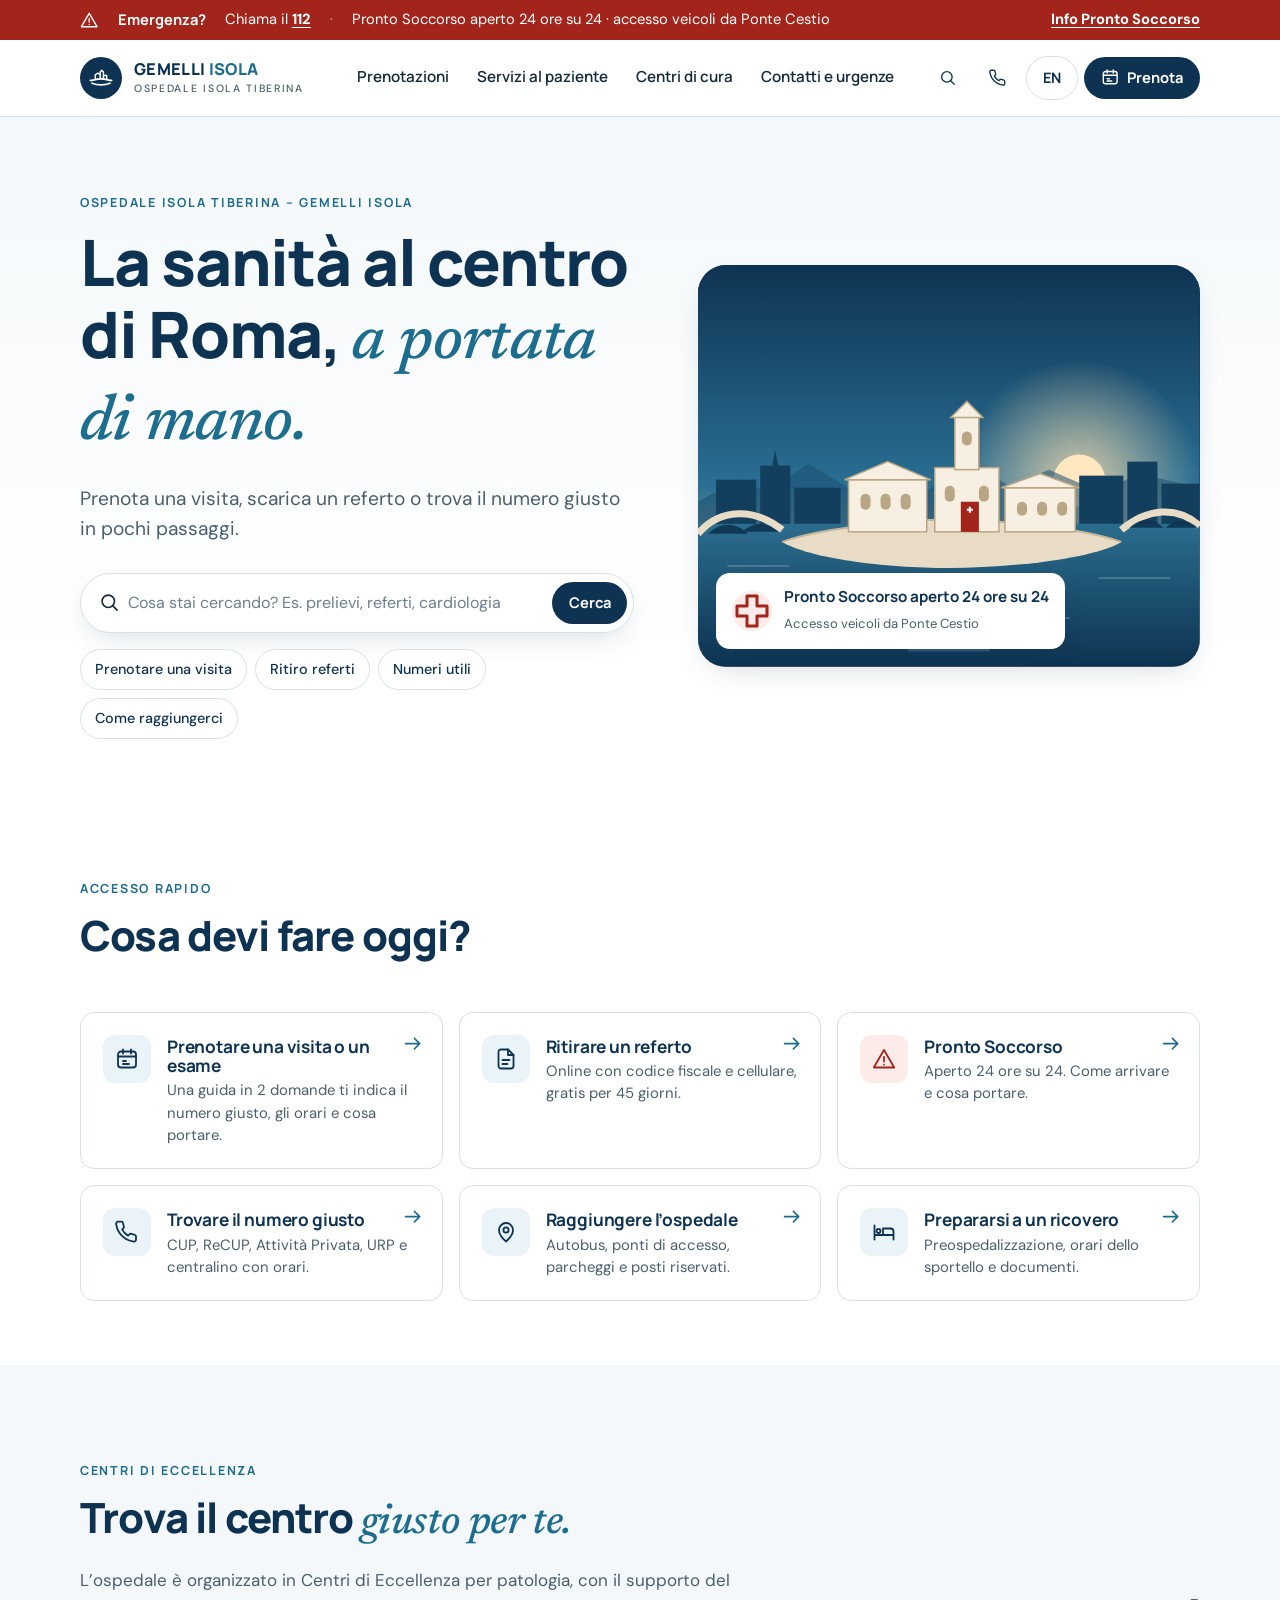
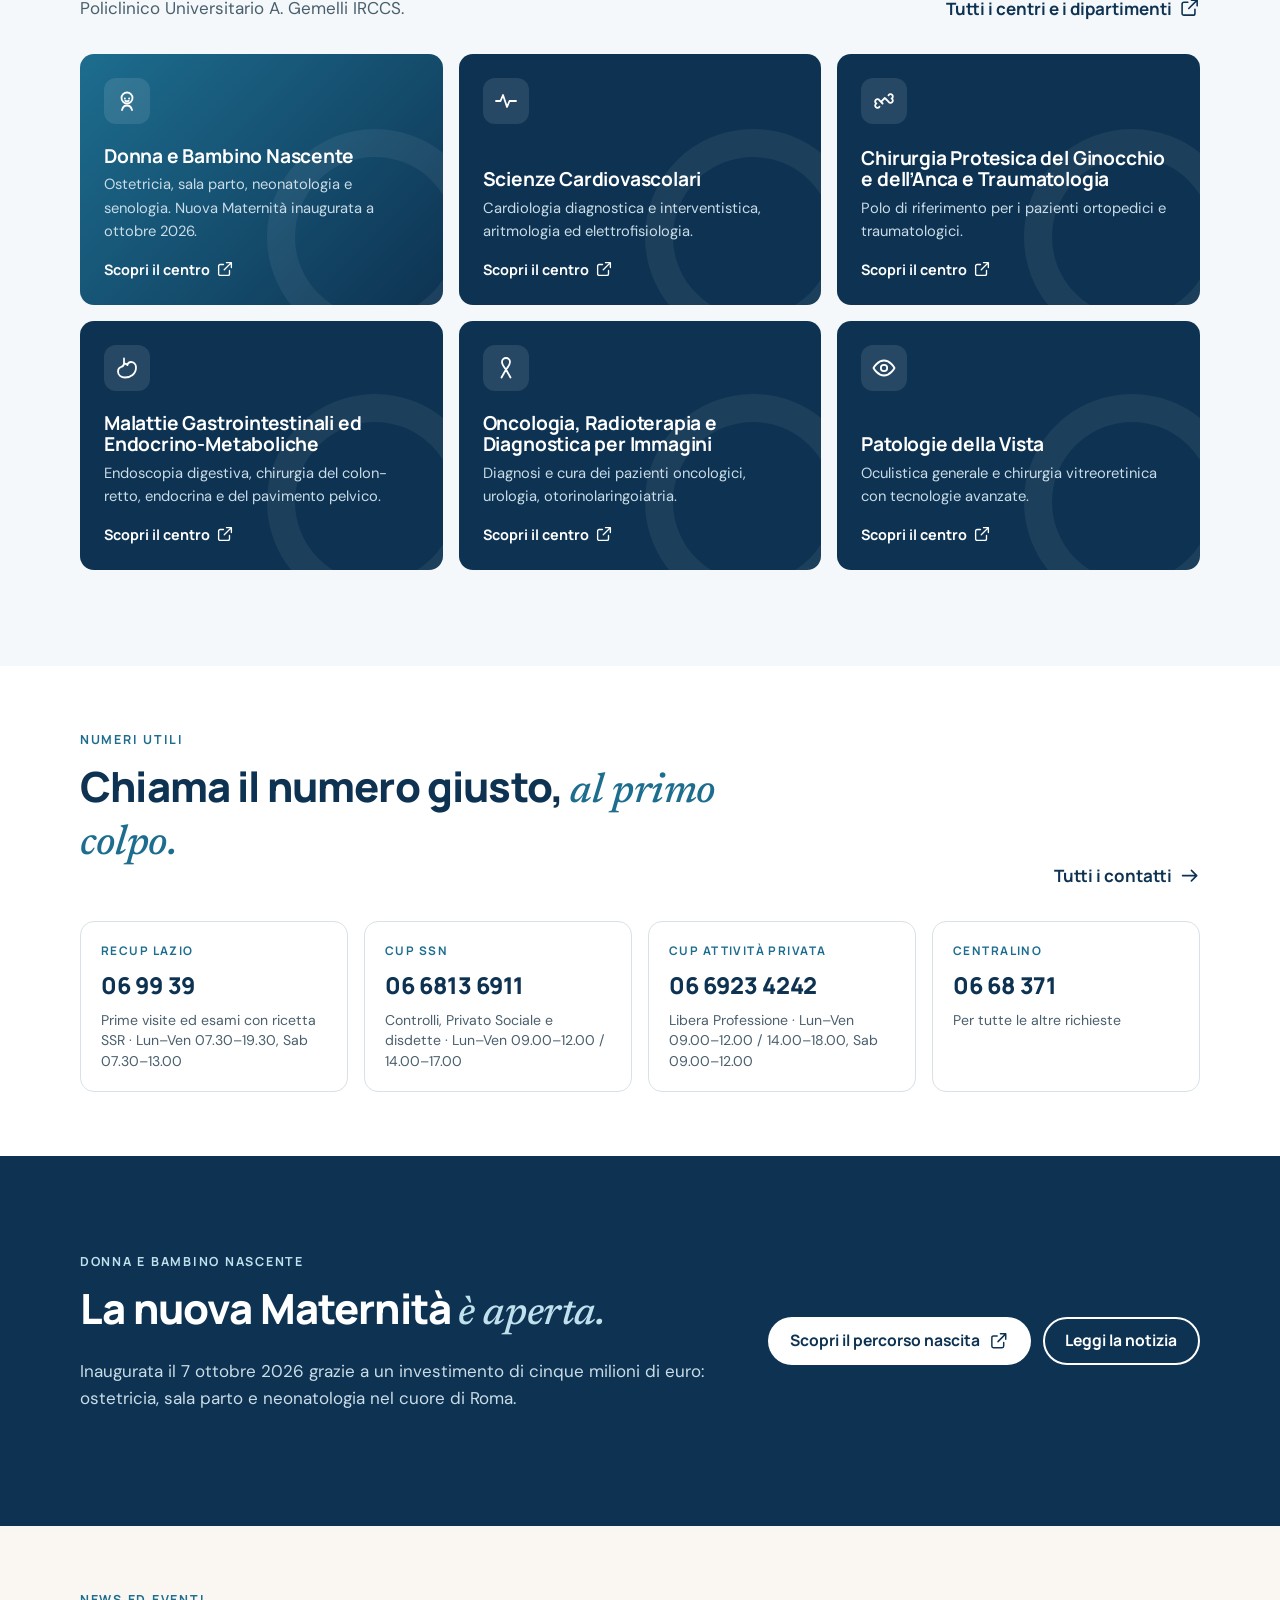
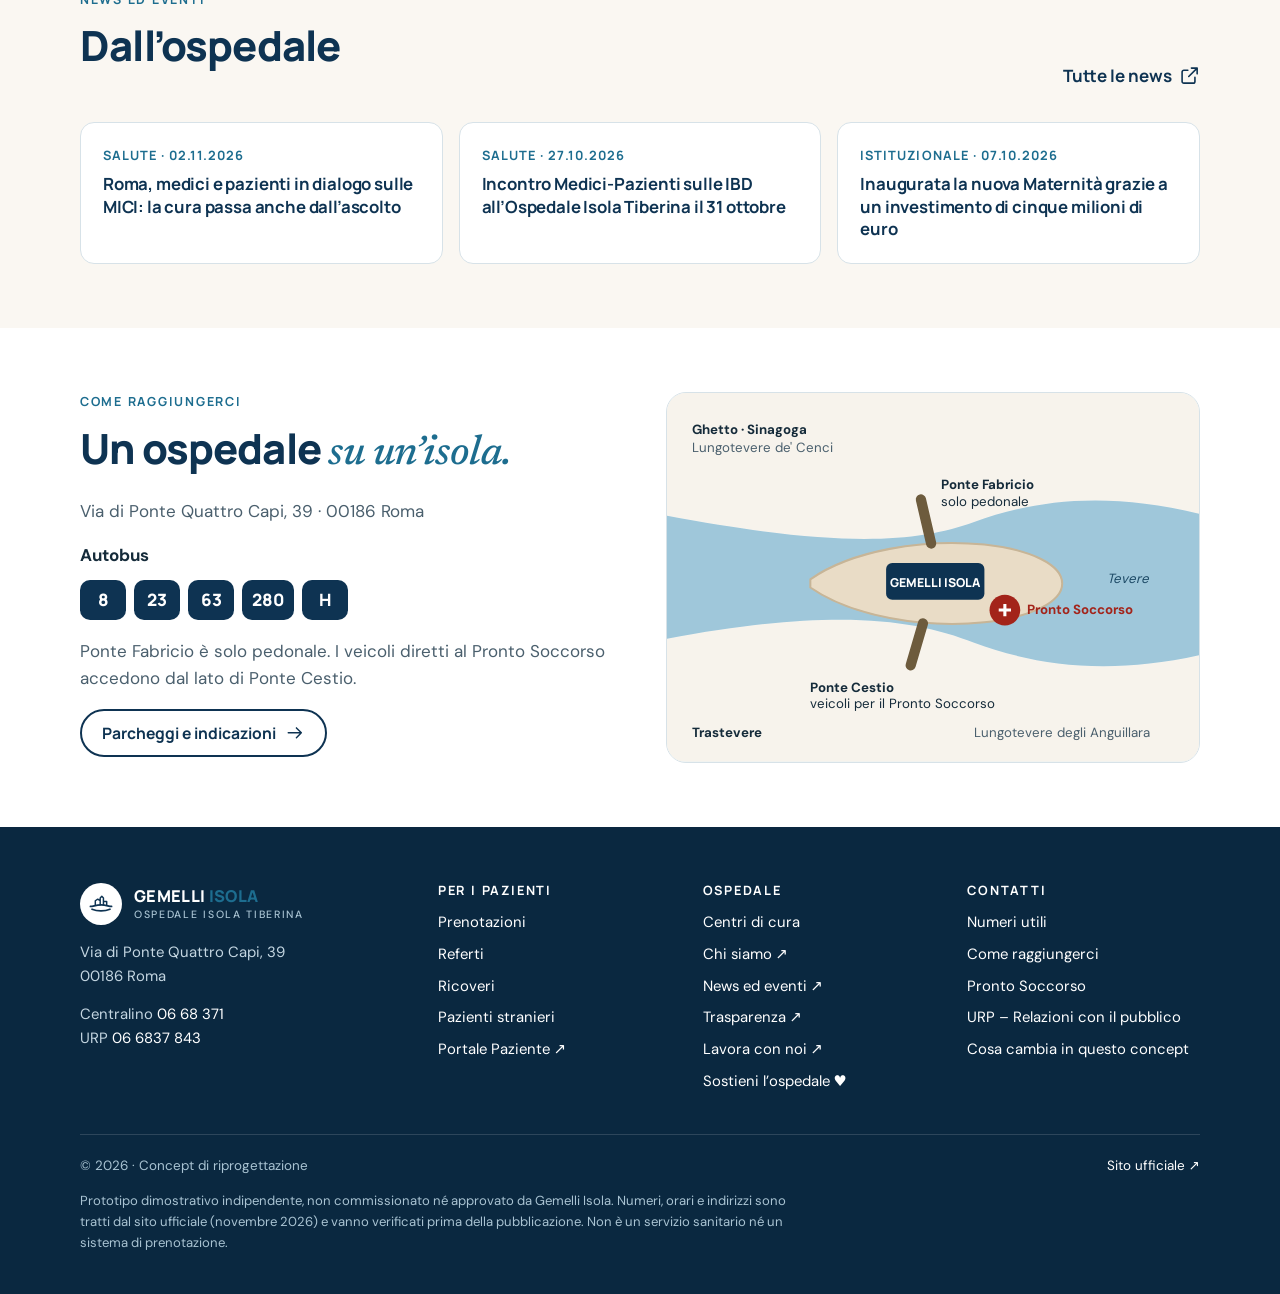
==== index.html @ 0c61e1db "Add patient experience concept v2 Five static pages (home, bookings, patient services, contacts & em" ====
<!doctype html>
<html lang="it">
<head>
<meta charset="utf-8">
<meta name="viewport" content="width=device-width, initial-scale=1">
<title data-en="Home — Gemelli Isola (concept)">Home — Gemelli Isola (concept)</title>
<meta name="description" content="Concept di homepage per l&#x27;Ospedale Isola Tiberina – Gemelli Isola.">
<meta name="robots" content="noindex, nofollow">
<meta name="theme-color" content="#0e3352">
<link rel="stylesheet" href="assets/styles.css">
<link rel="icon" href="assets/favicon.svg" type="image/svg+xml">
</head>
<body>

<svg xmlns="http://www.w3.org/2000/svg" style="display:none">
 <symbol id="i-calendar" viewBox="0 0 24 24"><rect x="3" y="4.5" width="18" height="16" rx="3"/><path d="M3 9.5h18M8 2.5v4M16 2.5v4M8 14h3M8 17h6"/></symbol>
 <symbol id="i-file" viewBox="0 0 24 24"><path d="M14 2.5H7a2.5 2.5 0 0 0-2.5 2.5v14A2.5 2.5 0 0 0 7 21.5h10a2.5 2.5 0 0 0 2.5-2.5V8z"/><path d="M14 2.5V8h5.5M8.5 13h7M8.5 17h5"/></symbol>
 <symbol id="i-phone" viewBox="0 0 24 24"><path d="M21 16.6v3a2 2 0 0 1-2.2 2 19.8 19.8 0 0 1-8.6-3.1 19.5 19.5 0 0 1-6-6A19.8 19.8 0 0 1 1.1 3.9 2 2 0 0 1 3.1 1.7h3a2 2 0 0 1 2 1.7c.1.9.4 1.9.7 2.8a2 2 0 0 1-.5 2.1L7.1 9.6a16 16 0 0 0 6 6l1.3-1.3a2 2 0 0 1 2.1-.4c.9.3 1.8.6 2.8.7a2 2 0 0 1 1.7 2z"/></symbol>
 <symbol id="i-alert" viewBox="0 0 24 24"><path d="M12 3 1.8 20.5h20.4z"/><path d="M12 10v4.5M12 17.6v.1"/></symbol>
 <symbol id="i-cross" viewBox="0 0 24 24"><path d="M9 3h6v6h6v6h-6v6H9v-6H3V9h6z"/></symbol>
 <symbol id="i-map" viewBox="0 0 24 24"><path d="M12 21.5s-7-6.1-7-11.5a7 7 0 0 1 14 0c0 5.4-7 11.5-7 11.5z"/><circle cx="12" cy="10" r="2.6"/></symbol>
 <symbol id="i-search" viewBox="0 0 24 24"><circle cx="10.5" cy="10.5" r="7"/><path d="m20.5 20.5-4.9-4.9"/></symbol>
 <symbol id="i-menu" viewBox="0 0 24 24"><path d="M3 6.5h18M3 12h18M3 17.5h18"/></symbol>
 <symbol id="i-close" viewBox="0 0 24 24"><path d="M5 5l14 14M19 5 5 19"/></symbol>
 <symbol id="i-arrow" viewBox="0 0 24 24"><path d="M4 12h16M14 6l6 6-6 6"/></symbol>
 <symbol id="i-back" viewBox="0 0 24 24"><path d="M20 12H4M10 6l-6 6 6 6"/></symbol>
 <symbol id="i-external" viewBox="0 0 24 24"><path d="M14 3.5h6.5V10M20.5 3.5 11 13M18 14v4.5a2 2 0 0 1-2 2H5.5a2 2 0 0 1-2-2V8a2 2 0 0 1 2-2H10"/></symbol>
 <symbol id="i-bed" viewBox="0 0 24 24"><path d="M2.5 19.5v-14M2.5 15h19v4.5M21.5 15v-3.5a3 3 0 0 0-3-3H11V15"/><circle cx="6.5" cy="11" r="2"/></symbol>
 <symbol id="i-user" viewBox="0 0 24 24"><circle cx="12" cy="8" r="4"/><path d="M4 21a8 8 0 0 1 16 0"/></symbol>
 <symbol id="i-globe" viewBox="0 0 24 24"><circle cx="12" cy="12" r="9.5"/><path d="M2.5 12h19M12 2.5c2.6 2.6 3.9 5.8 3.9 9.5s-1.3 6.9-3.9 9.5c-2.6-2.6-3.9-5.8-3.9-9.5S9.4 5.1 12 2.5z"/></symbol>
 <symbol id="i-clock" viewBox="0 0 24 24"><circle cx="12" cy="12" r="9.5"/><path d="M12 6.5V12l3.5 2"/></symbol>
 <symbol id="i-bus" viewBox="0 0 24 24"><rect x="4" y="3" width="16" height="15" rx="3"/><path d="M4 11h16M8 21v-3M16 21v-3"/><circle cx="8" cy="14.5" r=".6"/><circle cx="16" cy="14.5" r=".6"/></symbol>
 <symbol id="i-check" viewBox="0 0 24 24"><path d="M4.5 12.5 9.5 17.5 19.5 6.5"/></symbol>
 <symbol id="i-info" viewBox="0 0 24 24"><circle cx="12" cy="12" r="9.5"/><path d="M12 11v6M12 7.5v.1"/></symbol>
 <symbol id="i-laptop" viewBox="0 0 24 24"><rect x="4" y="4" width="16" height="11" rx="2"/><path d="M2 19.5h20"/></symbol>
 <symbol id="i-heart" viewBox="0 0 24 24"><path d="M20.8 4.6a5.5 5.5 0 0 0-7.8 0L12 5.7l-1-1.1a5.5 5.5 0 0 0-7.8 7.8L12 21.2l8.8-8.8a5.5 5.5 0 0 0 0-7.8z"/></symbol>
 <symbol id="i-pulse" viewBox="0 0 24 24"><path d="M2 12h4.5l2.5-6 4 12 2.5-6H22"/></symbol>
 <symbol id="i-baby" viewBox="0 0 24 24"><circle cx="12" cy="9" r="5.5"/><path d="M9.8 9.5h.1M14.1 9.5h.1M10.3 11.7c1 .7 2.4.7 3.4 0M7 21c.6-2.6 2.6-4.5 5-4.5s4.4 1.9 5 4.5"/></symbol>
 <symbol id="i-bone" viewBox="0 0 24 24"><path d="M9 12.8 12.8 9M7.5 17.6a2.3 2.3 0 1 1-3.1-3.1 2.3 2.3 0 1 1 3.1-3.1l3.1 3.1M16.5 6.4a2.3 2.3 0 1 1 3.1 3.1 2.3 2.3 0 1 1-3.1 3.1l-3.1-3.1"/></symbol>
 <symbol id="i-eye" viewBox="0 0 24 24"><path d="M1.5 12S5.5 4.5 12 4.5 22.5 12 22.5 12 18.5 19.5 12 19.5 1.5 12 1.5 12z"/><circle cx="12" cy="12" r="3.2"/></symbol>
 <symbol id="i-stomach" viewBox="0 0 24 24"><path d="M9 2.5v5c0 2-1.5 3-3 3.5S3 13 3 15.5C3 19 6 21.5 10 21.5c5.5 0 11-3.5 11-10 0-3.5-2.5-5.5-5-5.5-2 0-3 1.2-3.5 2.5M9 7.5c1.5 0 2.5.5 3.5 1.5"/></symbol>
 <symbol id="i-ribbon" viewBox="0 0 24 24"><path d="M12 13.5c-2.5-3-4-5.4-4-7.5a4 4 0 0 1 8 0c0 2.1-1.5 4.5-4 7.5zM12 13.5 7.5 21.5M12 13.5l4.5 8"/></symbol>
 <symbol id="i-lab" viewBox="0 0 24 24"><path d="M9 2.5h6M10 2.5v6.5L4.5 19a1.7 1.7 0 0 0 1.5 2.5h12a1.7 1.7 0 0 0 1.5-2.5L14 9V2.5M7 14.5h10"/></symbol>
 <symbol id="i-island" viewBox="0 0 32 32"><path d="M3 19c4 0 6-2 13-2s9 2 13 2" stroke-width="2.2"/><path d="M5 22.5c3.5 1.5 7 2 11 2s7.5-.5 11-2" stroke-width="2.2"/><path d="M9 17V12l3-2 3 2v5M15 17V8.5l2-2 2 2V17M19 17v-4h4v4" stroke-width="1.8"/></symbol>
</svg>
<a class="skip-link" href="#main"><span data-en="Skip to content">Vai al contenuto</span></a>
<div class="emergency-bar" role="region" aria-label="Emergenza" data-en-aria-label="Emergency">
 <div class="wrap">
  <svg class="icon" aria-hidden="true"><use href="#i-alert"/></svg><strong><span data-en="Emergency?">Emergenza?</span></strong>
  <span><span data-en="Call">Chiama il</span> <a href="tel:112">112</a></span>
  <span class="sep hide-sm" aria-hidden="true">·</span>
  <span class="hide-sm"><span data-en="Emergency Department open 24/7 · vehicle access via Ponte Cestio">Pronto Soccorso aperto 24 ore su 24 · accesso veicoli da Ponte Cestio</span></span>
  <a class="push" href="contacts.html#pronto-soccorso"><span data-en="Emergency info">Info Pronto Soccorso</span></a>
 </div>
</div>
<header class="site-header">
 <div class="wrap">
  <a class="brand" href="index.html" aria-label="Gemelli Isola — Home"><span class="brand-mark"><svg class="icon" aria-hidden="true"><use href="#i-island"/></svg></span><span class="brand-text"><b>GEMELLI <span>ISOLA</span></b><small>OSPEDALE ISOLA TIBERINA</small></span></a>
  <nav class="main-nav" aria-label="Principale" data-en-aria-label="Main"><a href="bookings.html"><span data-en="Bookings">Prenotazioni</span></a><a href="patient-services.html"><span data-en="Patient services">Servizi al paziente</span></a><a href="index.html#centri"><span data-en="Care centres">Centri di cura</span></a><a href="contacts.html"><span data-en="Contacts &amp; emergencies">Contatti e urgenze</span></a></nav>
  <div class="header-actions">
   <button class="icon-btn" type="button" data-open="search" aria-label="Cerca" data-en-aria-label="Search"><svg class="icon" aria-hidden="true"><use href="#i-search"/></svg></button>
   <button class="icon-btn hide-sm" type="button" data-open="numbers"><svg class="icon" aria-hidden="true"><use href="#i-phone"/></svg><span class="label-lg"><span data-en="Useful numbers">Numeri utili</span></span></button>
   <button class="icon-btn lang-btn" type="button" data-lang-toggle aria-label="Switch to English" data-en-aria-label="Passa all'italiano">EN</button>
   <a class="btn btn-primary btn-sm hide-md" href="bookings.html"><svg class="icon" aria-hidden="true"><use href="#i-calendar"/></svg><span data-en="Book">Prenota</span></a>
   <button class="icon-btn menu-btn" type="button" aria-expanded="false" aria-controls="mobileNav" aria-label="Apri menu" data-en-aria-label="Open menu"><svg class="icon" aria-hidden="true"><use href="#i-menu"/></svg></button>
  </div>
 </div>
</header>
<div class="mobile-nav" id="mobileNav" data-open="false">
 <div class="mn-head"><a class="brand" href="index.html"><span class="brand-mark"><svg class="icon" aria-hidden="true"><use href="#i-island"/></svg></span><span class="brand-text"><b>GEMELLI <span>ISOLA</span></b><small>OSPEDALE ISOLA TIBERINA</small></span></a><button class="icon-btn" type="button" data-close-menu aria-label="Chiudi menu" data-en-aria-label="Close menu"><svg class="icon" aria-hidden="true"><use href="#i-close"/></svg></button></div>
 <ul><li><a href="bookings.html"><span data-en="Bookings">Prenotazioni</span> <svg class="icon" aria-hidden="true"><use href="#i-arrow"/></svg></a></li><li><a href="patient-services.html"><span data-en="Patient services">Servizi al paziente</span> <svg class="icon" aria-hidden="true"><use href="#i-arrow"/></svg></a></li><li><a href="index.html#centri"><span data-en="Care centres">Centri di cura</span> <svg class="icon" aria-hidden="true"><use href="#i-arrow"/></svg></a></li><li><a href="contacts.html"><span data-en="Contacts &amp; emergencies">Contatti e urgenze</span> <svg class="icon" aria-hidden="true"><use href="#i-arrow"/></svg></a></li><li><a href="concept.html"><span data-en="What this concept changes">Cosa cambia in questo concept</span> <svg class="icon" aria-hidden="true"><use href="#i-arrow"/></svg></a></li></ul>
 <div class="mn-extra">
  <a class="btn btn-primary btn-block" href="bookings.html"><svg class="icon" aria-hidden="true"><use href="#i-calendar"/></svg><span data-en="Book a visit or test">Prenota una visita o un esame</span></a>
  <a class="btn btn-outline btn-block" href="https://portalepaziente.ospedaleisolatiberina.it/" target="_blank" rel="noopener"><svg class="icon" aria-hidden="true"><use href="#i-user"/></svg><span data-en="Patient Portal">Portale Paziente</span></a>
  <a class="btn btn-alert btn-block" href="contacts.html#pronto-soccorso"><svg class="icon" aria-hidden="true"><use href="#i-alert"/></svg><span data-en="Emergency Department">Pronto Soccorso</span></a>
 </div>
</div>
<main id="main" tabindex="-1">

<section class="hero">
 <div class="wrap">
  <div>
   <span class="kicker">Ospedale Isola Tiberina – Gemelli Isola</span>
   <h1 data-en="Healthcare in the heart of Rome, &lt;em&gt;within easy reach.&lt;/em&gt;">La sanità al centro di Roma, <em>a portata di mano.</em></h1>
   <p class="lead" data-en="Book a visit, download a test result or find the right number in just a few steps.">Prenota una visita, scarica un referto o trova il numero giusto in pochi passaggi.</p>
   <form class="hero-search" role="search" data-hero-search>
    <svg class="icon" aria-hidden="true"><use href="#i-search"/></svg>
    <label class="sr-only" for="heroSearch"><span data-en="What are you looking for?">Cosa stai cercando?</span></label>
    <input id="heroSearch" type="search" placeholder="Cosa stai cercando? Es. prelievi, referti, cardiologia" data-en-placeholder="What are you looking for? E.g. blood tests, results, cardiology" autocomplete="off">
    <button class="btn btn-primary btn-sm" type="submit"><span data-en="Search">Cerca</span></button>
   </form>
   <div class="chips" aria-label="Ricerche frequenti" data-en-aria-label="Popular searches">
    <a class="chip" href="bookings.html#guida"><span data-en="Book a visit">Prenotare una visita</span></a>
    <a class="chip" href="patient-services.html#referti"><span data-en="Test results">Ritiro referti</span></a>
    <a class="chip" href="contacts.html#numeri" data-open="numbers"><span data-en="Useful numbers">Numeri utili</span></a>
    <a class="chip" href="contacts.html#come-arrivare"><span data-en="Getting here">Come raggiungerci</span></a>
   </div>
  </div>
  <div class="hero-art">
   <svg viewBox="0 0 500 400" role="img" aria-label="Illustrazione dell'Isola Tiberina sul Tevere all'alba" data-en-aria-label="Illustration of Tiber Island on the river at dawn" preserveAspectRatio="xMidYMid slice">
 <defs>
  <linearGradient id="sky" x1="0" y1="0" x2="0" y2="1"><stop offset="0" stop-color="#0e3352"/><stop offset=".55" stop-color="#2a6f93"/><stop offset="1" stop-color="#f2c48d"/></linearGradient>
  <linearGradient id="river" x1="0" y1="0" x2="0" y2="1"><stop offset="0" stop-color="#2b6d8d"/><stop offset="1" stop-color="#0e3352"/></linearGradient>
  <radialGradient id="sun" cx=".5" cy=".5" r=".5"><stop offset="0" stop-color="#ffe2b0"/><stop offset="1" stop-color="#ffe2b0" stop-opacity="0"/></radialGradient>
 </defs>
 <rect width="500" height="400" fill="url(#sky)"/>
 <circle cx="380" cy="215" r="120" fill="url(#sun)" opacity=".8"/>
 <circle cx="380" cy="215" r="26" fill="#ffe7bf"/>
 <path d="M0 236 40 214 70 226 110 198 150 222 190 206 230 224 270 196 310 220 350 204 400 226 440 208 500 222V260H0z" fill="#1c4f70" opacity=".55"/>
 <g fill="#123f5e">
  <rect x="18" y="214" width="40" height="46"/><rect x="62" y="200" width="30" height="60"/><rect x="96" y="222" width="46" height="38"/>
  <rect x="380" y="210" width="44" height="50"/><rect x="428" y="196" width="30" height="64"/><rect x="462" y="218" width="38" height="42"/>
  <path d="M74 200 77 184 80 200z"/>
 </g>
 <rect y="258" width="500" height="142" fill="url(#river)"/>
 <g stroke="#ffffff" stroke-opacity=".18" stroke-width="2" stroke-linecap="round">
  <path d="M30 300h60M140 330h90M300 352h70M400 312h70M60 372h50M210 384h80"/>
 </g>
 <path d="M84 276c40-14 120-22 166-22s132 8 172 22c-26 16-108 26-172 26s-140-10-166-26z" fill="#e9dcc6"/>
 <path d="M84 276c40-14 120-22 166-22s132 8 172 22" fill="none" stroke="#c7b597" stroke-width="2"/>
 <g fill="#f6efe2" stroke="#b9a684" stroke-width="1.5">
  <rect x="150" y="214" width="78" height="52"/>
  <rect x="236" y="202" width="64" height="64"/>
  <rect x="306" y="222" width="70" height="44"/>
  <path d="M146 214l43-18 43 18z"/>
  <path d="M302 222l39-14 39 14z"/>
 </g>
 <g fill="#f6efe2" stroke="#b9a684" stroke-width="1.5">
  <rect x="256" y="150" width="24" height="54"/>
  <path d="M252 152l16-16 16 16z"/>
 </g>
 <g fill="#b9a684">
  <rect x="162" y="228" width="10" height="16" rx="5"/><rect x="182" y="228" width="10" height="16" rx="5"/><rect x="202" y="228" width="10" height="16" rx="5"/>
  <rect x="246" y="220" width="10" height="16" rx="5"/><rect x="280" y="220" width="10" height="16" rx="5"/><rect x="263" y="166" width="10" height="14" rx="5"/>
  <rect x="318" y="236" width="10" height="14" rx="5"/><rect x="338" y="236" width="10" height="14" rx="5"/><rect x="358" y="236" width="10" height="14" rx="5"/>
 </g>
 <rect x="262" y="236" width="18" height="30" fill="#a3241a"/>
 <path d="M268 244h6M271 241v6" stroke="#fff" stroke-width="2"/>
 <g fill="none" stroke="#e9dcc6" stroke-width="7">
  <path d="M0 268c22-26 56-26 84-4"/>
  <path d="M422 264c26-22 56-24 78-4"/>
 </g>
 <g fill="#0e3352" opacity=".9">
  <path d="M10 268q20-18 40 0zM44 266q18-16 36 0z"/>
  <path d="M430 262q18-16 34 0zM466 262q16-14 32 0z"/>
 </g>
</svg>
   <div class="hero-badge"><span class="dot"><svg class="icon" aria-hidden="true"><use href="#i-cross"/></svg></span><span><strong data-en="Emergency Department open 24/7">Pronto Soccorso aperto 24 ore su 24</strong><small data-en="Vehicle access via Ponte Cestio">Accesso veicoli da Ponte Cestio</small></span></div>
  </div>
 </div>
</section>

<section class="section tight" aria-labelledby="tasks-title">
 <div class="wrap">
  <div class="section-head"><div><span class="kicker"><span data-en="Quick access">Accesso rapido</span></span><h2 id="tasks-title" data-en="What do you need to do today?">Cosa devi fare oggi?</h2></div></div>
  <div class="tasks">
   <a class="task " href="bookings.html"><span class="ti"><svg class="icon" aria-hidden="true"><use href="#i-calendar"/></svg></span><span><h3 data-en="Book a visit or test">Prenotare una visita o un esame</h3><p data-en="A 2-question guide shows you the right number, the hours and what to bring.">Una guida in 2 domande ti indica il numero giusto, gli orari e cosa portare.</p></span><span class="go"><svg class="icon" aria-hidden="true"><use href="#i-arrow"/></svg></span></a>
   <a class="task " href="patient-services.html#referti"><span class="ti"><svg class="icon" aria-hidden="true"><use href="#i-file"/></svg></span><span><h3 data-en="Get your test results">Ritirare un referto</h3><p data-en="Online with your tax code and mobile phone, free for 45 days.">Online con codice fiscale e cellulare, gratis per 45 giorni.</p></span><span class="go"><svg class="icon" aria-hidden="true"><use href="#i-arrow"/></svg></span></a>
   <a class="task urgent" href="contacts.html#pronto-soccorso"><span class="ti"><svg class="icon" aria-hidden="true"><use href="#i-alert"/></svg></span><span><h3 data-en="Emergency Department">Pronto Soccorso</h3><p data-en="Open 24/7. How to get there and what to bring.">Aperto 24 ore su 24. Come arrivare e cosa portare.</p></span><span class="go"><svg class="icon" aria-hidden="true"><use href="#i-arrow"/></svg></span></a>
   <a class="task " href="contacts.html#numeri" data-open="numbers"><span class="ti"><svg class="icon" aria-hidden="true"><use href="#i-phone"/></svg></span><span><h3 data-en="Find the right number">Trovare il numero giusto</h3><p data-en="CUP, ReCUP, Private Practice, URP and switchboard with hours.">CUP, ReCUP, Attività Privata, URP e centralino con orari.</p></span><span class="go"><svg class="icon" aria-hidden="true"><use href="#i-arrow"/></svg></span></a>
   <a class="task " href="contacts.html#come-arrivare"><span class="ti"><svg class="icon" aria-hidden="true"><use href="#i-map"/></svg></span><span><h3 data-en="Get to the hospital">Raggiungere l’ospedale</h3><p data-en="Buses, access bridges, car parks and reserved spaces.">Autobus, ponti di accesso, parcheggi e posti riservati.</p></span><span class="go"><svg class="icon" aria-hidden="true"><use href="#i-arrow"/></svg></span></a>
   <a class="task " href="patient-services.html#ricoveri"><span class="ti"><svg class="icon" aria-hidden="true"><use href="#i-bed"/></svg></span><span><h3 data-en="Prepare for an admission">Prepararsi a un ricovero</h3><p data-en="Pre-admission, desk hours and documents.">Preospedalizzazione, orari dello sportello e documenti.</p></span><span class="go"><svg class="icon" aria-hidden="true"><use href="#i-arrow"/></svg></span></a>
  </div>
 </div>
</section>

<section class="section bg-pale anchor" id="centri" aria-labelledby="centri-title">
 <div class="wrap">
  <div class="section-head">
   <div><span class="kicker"><span data-en="Centres of excellence">Centri di eccellenza</span></span><h2 id="centri-title" data-en="Find the &lt;em&gt;right centre for you.&lt;/em&gt;">Trova il centro <em>giusto per te.</em></h2><p class="muted" data-en="The hospital is organised into Centres of Excellence by condition, supported by Policlinico Universitario A. Gemelli IRCCS.">L’ospedale è organizzato in Centri di Eccellenza per patologia, con il supporto del Policlinico Universitario A. Gemelli IRCCS.</p></div>
   <a class="link-arrow" href="https://www.ospedaleisolatiberina.it/centri/" target="_blank" rel="noopener"><span data-en="All centres and departments">Tutti i centri e i dipartimenti</span> <svg class="icon" aria-hidden="true"><use href="#i-external"/></svg></a>
  </div>
  <div class="centres"><a class="centre feature" href="https://www.ospedaleisolatiberina.it/centri/donna-bambino-nascente/" target="_blank" rel="noopener"><span class="ci"><svg class="icon" aria-hidden="true"><use href="#i-baby"/></svg></span><h3 data-en="Women &amp; Newborn Care">Donna e Bambino Nascente</h3><p data-en="Obstetrics, delivery suite, neonatology and breast care. New Maternity unit opened in October 2026.">Ostetricia, sala parto, neonatologia e senologia. Nuova Maternità inaugurata a ottobre 2026.</p><span class="more"><span data-en="Explore the centre">Scopri il centro</span> <svg class="icon" aria-hidden="true"><use href="#i-external"/></svg></span></a><a class="centre " href="https://www.ospedaleisolatiberina.it/centri/scienze-cardiovascolari/" target="_blank" rel="noopener"><span class="ci"><svg class="icon" aria-hidden="true"><use href="#i-pulse"/></svg></span><h3 data-en="Cardiovascular Sciences">Scienze Cardiovascolari</h3><p data-en="Diagnostic and interventional cardiology, arrhythmology and electrophysiology.">Cardiologia diagnostica e interventistica, aritmologia ed elettrofisiologia.</p><span class="more"><span data-en="Explore the centre">Scopri il centro</span> <svg class="icon" aria-hidden="true"><use href="#i-external"/></svg></span></a><a class="centre " href="https://www.ospedaleisolatiberina.it/centri/chirurgia-protesica-ginocchio-anca/" target="_blank" rel="noopener"><span class="ci"><svg class="icon" aria-hidden="true"><use href="#i-bone"/></svg></span><h3 data-en="Knee &amp; Hip Replacement Surgery and Trauma">Chirurgia Protesica del Ginocchio e dell’Anca e Traumatologia</h3><p data-en="A reference centre for orthopaedic and trauma patients.">Polo di riferimento per i pazienti ortopedici e traumatologici.</p><span class="more"><span data-en="Explore the centre">Scopri il centro</span> <svg class="icon" aria-hidden="true"><use href="#i-external"/></svg></span></a><a class="centre " href="https://www.ospedaleisolatiberina.it/centri/malattie-gastrointestinali-endocrino-metaboliche/" target="_blank" rel="noopener"><span class="ci"><svg class="icon" aria-hidden="true"><use href="#i-stomach"/></svg></span><h3 data-en="Gastrointestinal &amp; Endocrine-Metabolic Diseases">Malattie Gastrointestinali ed Endocrino-Metaboliche</h3><p data-en="Digestive endoscopy, colorectal, endocrine and pelvic floor surgery.">Endoscopia digestiva, chirurgia del colon-retto, endocrina e del pavimento pelvico.</p><span class="more"><span data-en="Explore the centre">Scopri il centro</span> <svg class="icon" aria-hidden="true"><use href="#i-external"/></svg></span></a><a class="centre " href="https://www.ospedaleisolatiberina.it/centri/oncologia-radiologia/" target="_blank" rel="noopener"><span class="ci"><svg class="icon" aria-hidden="true"><use href="#i-ribbon"/></svg></span><h3 data-en="Oncology, Radiotherapy &amp; Imaging">Oncologia, Radioterapia e Diagnostica per Immagini</h3><p data-en="Diagnosis and treatment for cancer patients, urology, ENT.">Diagnosi e cura dei pazienti oncologici, urologia, otorinolaringoiatria.</p><span class="more"><span data-en="Explore the centre">Scopri il centro</span> <svg class="icon" aria-hidden="true"><use href="#i-external"/></svg></span></a><a class="centre " href="https://www.ospedaleisolatiberina.it/centri/patologie-vista/" target="_blank" rel="noopener"><span class="ci"><svg class="icon" aria-hidden="true"><use href="#i-eye"/></svg></span><h3 data-en="Eye Diseases">Patologie della Vista</h3><p data-en="General ophthalmology and vitreoretinal surgery with advanced technology.">Oculistica generale e chirurgia vitreoretinica con tecnologie avanzate.</p><span class="more"><span data-en="Explore the centre">Scopri il centro</span> <svg class="icon" aria-hidden="true"><use href="#i-external"/></svg></span></a></div>
 </div>
</section>

<section class="section tight" aria-labelledby="numeri-title">
 <div class="wrap">
  <div class="section-head"><div><span class="kicker"><span data-en="Useful numbers">Numeri utili</span></span><h2 id="numeri-title" data-en="Call the right number, &lt;em&gt;first time.&lt;/em&gt;">Chiama il numero giusto, <em>al primo colpo.</em></h2></div><a class="link-arrow" href="contacts.html#numeri"><span data-en="All contacts">Tutti i contatti</span> <svg class="icon" aria-hidden="true"><use href="#i-arrow"/></svg></a></div>
  <div class="numbers"><div class="num"><small data-en="ReCUP Lazio">ReCUP Lazio</small><a class="tel" href="tel:+39069939">06 99 39</a><p data-en="First visits and tests with an NHS prescription · Mon–Fri 07:30–19:30, Sat 07:30–13:00">Prime visite ed esami con ricetta SSR · Lun–Ven 07.30–19.30, Sab 07.30–13.00</p></div><div class="num"><small data-en="CUP NHS">CUP SSN</small><a class="tel" href="tel:+390668136911">06 6813 6911</a><p data-en="Follow-ups, Social Private and cancellations · Mon–Fri 09:00–12:00 / 14:00–17:00">Controlli, Privato Sociale e disdette · Lun–Ven 09.00–12.00 / 14.00–17.00</p></div><div class="num"><small data-en="CUP Private Practice">CUP Attività Privata</small><a class="tel" href="tel:+390669234242">06 6923 4242</a><p data-en="Private practice · Mon–Fri 09:00–12:00 / 14:00–18:00, Sat 09:00–12:00">Libera Professione · Lun–Ven 09.00–12.00 / 14.00–18.00, Sab 09.00–12.00</p></div><div class="num"><small data-en="Switchboard">Centralino</small><a class="tel" href="tel:+390668371">06 68 371</a><p data-en="For all other enquiries">Per tutte le altre richieste</p></div></div>
 </div>
</section>

<section class="section band">
 <div class="wrap">
  <div>
   <span class="kicker light"><span data-en="Women &amp; Newborn Care">Donna e Bambino Nascente</span></span>
   <h2 data-en="The new Maternity unit &lt;em style=&quot;color:#bfe0ec&quot;&gt;is open.&lt;/em&gt;">La nuova Maternità <em style="color:#bfe0ec">è aperta.</em></h2>
   <p data-en="Opened on 7 October 2026 thanks to a five-million-euro investment: obstetrics, delivery suite and neonatology in the heart of Rome.">Inaugurata il 7 ottobre 2026 grazie a un investimento di cinque milioni di euro: ostetricia, sala parto e neonatologia nel cuore di Roma.</p>
  </div>
  <div style="display:flex;gap:12px;flex-wrap:wrap">
   <a class="btn btn-light" href="https://www.ospedaleisolatiberina.it/centri/donna-bambino-nascente/" target="_blank" rel="noopener"><span data-en="Explore birth care">Scopri il percorso nascita</span> <svg class="icon" aria-hidden="true"><use href="#i-external"/></svg></a>
   <a class="btn btn-outline" style="color:#fff;border-color:#fff" href="https://www.ospedaleisolatiberina.it/news-eventi/istituzionale/inaugurata-la-nuova-maternita-grazie-a-un-investimento-di-cinque-milioni-di-euro/" target="_blank" rel="noopener"><span data-en="Read the news">Leggi la notizia</span></a>
  </div>
 </div>
</section>

<section class="section tight bg-cream" aria-labelledby="news-title">
 <div class="wrap">
  <div class="section-head"><div><span class="kicker"><span data-en="News &amp; events">News ed eventi</span></span><h2 id="news-title" data-en="From the hospital">Dall’ospedale</h2></div><a class="link-arrow" href="https://www.ospedaleisolatiberina.it/news-eventi/" target="_blank" rel="noopener"><span data-en="All news">Tutte le news</span> <svg class="icon" aria-hidden="true"><use href="#i-external"/></svg></a></div>
  <div class="news">
   <a href="https://www.ospedaleisolatiberina.it/news-eventi/salute/roma-medici-e-pazienti-in-dialogo-sulle-mici-la-cura-passa-anche-dallascolto-e-dalla-personalizzazione/" target="_blank" rel="noopener"><span class="meta"><span data-en="Health">Salute</span> · 02.11.2026</span><h3>Roma, medici e pazienti in dialogo sulle MICI: la cura passa anche dall’ascolto</h3></a>
   <a href="https://www.ospedaleisolatiberina.it/news-eventi/salute/incontro-medici-pazienti-sulle-ibd-allospedale-isola-tiberina-il-31-ottobre/" target="_blank" rel="noopener"><span class="meta"><span data-en="Health">Salute</span> · 27.10.2026</span><h3>Incontro Medici-Pazienti sulle IBD all’Ospedale Isola Tiberina il 31 ottobre</h3></a>
   <a href="https://www.ospedaleisolatiberina.it/news-eventi/istituzionale/inaugurata-la-nuova-maternita-grazie-a-un-investimento-di-cinque-milioni-di-euro/" target="_blank" rel="noopener"><span class="meta"><span data-en="Institutional">Istituzionale</span> · 07.10.2026</span><h3>Inaugurata la nuova Maternità grazie a un investimento di cinque milioni di euro</h3></a>
  </div>
 </div>
</section>

<section class="section tight">
 <div class="wrap split">
  <div>
   <span class="kicker"><span data-en="Getting here">Come raggiungerci</span></span>
   <h2 data-en="A hospital &lt;em&gt;on an island.&lt;/em&gt;">Un ospedale <em>su un’isola.</em></h2>
   <p class="muted">Via di Ponte Quattro Capi, 39 · 00186 Roma</p>
   <p style="margin:0;font-weight:700" data-en="Buses">Autobus</p>
   <div class="bus-list"><span class="bus">8</span><span class="bus">23</span><span class="bus">63</span><span class="bus">280</span><span class="bus">H</span></div>
   <p class="muted" data-en="Ponte Fabricio is pedestrian only. Vehicles going to the Emergency Department enter via Ponte Cestio.">Ponte Fabricio è solo pedonale. I veicoli diretti al Pronto Soccorso accedono dal lato di Ponte Cestio.</p>
   <a class="btn btn-outline" href="contacts.html#come-arrivare"><span data-en="Parking and directions">Parcheggi e indicazioni</span> <svg class="icon" aria-hidden="true"><use href="#i-arrow"/></svg></a>
  </div>
  <div class="map-art"><svg viewBox="0 0 520 360" role="img" aria-label="Schema di accesso all'Isola Tiberina: Ponte Fabricio pedonale, Ponte Cestio per i veicoli diretti al Pronto Soccorso" data-en-aria-label="Access map of Tiber Island: Ponte Fabricio pedestrian only, Ponte Cestio for vehicles going to the Emergency Department">
 <rect width="520" height="360" fill="#eef4f7"/>
 <path d="M0 0h520v118C430 96 360 104 300 126 240 148 160 150 0 120z" fill="#f7f3ec"/>
 <path d="M0 240c160-30 240-20 300 4 60 22 130 32 220 12v104H0z" fill="#f7f3ec"/>
 <path d="M0 120c160 30 240 28 300 6 60-22 130-30 220-8v138c-90 20-160 10-220-12-60-24-140-34-300-4z" fill="#9fc7da"/>
 <path d="M140 182c40-28 110-40 170-34 46 5 76 20 76 38s-30 33-76 38c-60 6-130-6-170-34z" fill="#e9dcc6" stroke="#c7b597" stroke-width="2"/>
 <g fill="#0e3352"><rect x="214" y="166" width="96" height="36" rx="6"/></g>
 <text x="262" y="189" text-anchor="middle" font-family="Manrope, sans-serif" font-size="12" font-weight="800" fill="#fff">GEMELLI ISOLA</text>
 <g stroke="#6d5b3d" stroke-width="10" stroke-linecap="round"><path d="M258 147 248 104"/><path d="M250 225 238 266"/></g>
 <circle cx="330" cy="212" r="15" fill="#a3241a"/><path d="M324 212h12M330 206v12" stroke="#fff" stroke-width="3"/>
 <g font-family="DM Sans, sans-serif" font-size="13" fill="#152b3a">
  <text x="268" y="94" font-weight="700">Ponte Fabricio</text>
  <text x="268" y="110" data-en="pedestrian only">solo pedonale</text>
  <text x="140" y="292" font-weight="700">Ponte Cestio</text>
  <text x="140" y="308" data-en="vehicles to the Emergency Dept.">veicoli per il Pronto Soccorso</text>
  <text x="352" y="216" font-weight="700" fill="#a3241a" data-en="Emergency Dept.">Pronto Soccorso</text>
  <text x="24" y="40" font-weight="700">Ghetto · Sinagoga</text>
  <text x="24" y="58" fill="#4a5f6d">Lungotevere de' Cenci</text>
  <text x="24" y="336" font-weight="700">Trastevere</text>
  <text x="300" y="336" fill="#4a5f6d">Lungotevere degli Anguillara</text>
  <text x="430" y="186" fill="#1d4a66" font-style="italic" data-en="Tiber">Tevere</text>
 </g>
</svg></div>
 </div>
</section>

</main>
<footer class="site-footer">
 <div class="wrap">
  <div class="footer-grid">
   <div>
    <a class="brand" href="index.html"><span class="brand-mark"><svg class="icon" aria-hidden="true"><use href="#i-island"/></svg></span><span class="brand-text"><b>GEMELLI <span>ISOLA</span></b><small>OSPEDALE ISOLA TIBERINA</small></span></a>
    <p>Via di Ponte Quattro Capi, 39<br>00186 Roma</p>
    <p><span data-en="Switchboard">Centralino</span> <a href="tel:+390668371">06 68 371</a><br>URP <a href="tel:+39066837843">06 6837 843</a></p>
   </div>
   <div>
    <h4><span data-en="For patients">Per i pazienti</span></h4>
    <ul>
     <li><a href="bookings.html"><span data-en="Bookings">Prenotazioni</span></a></li>
     <li><a href="patient-services.html#referti"><span data-en="Test results">Referti</span></a></li>
     <li><a href="patient-services.html#ricoveri"><span data-en="Hospital admissions">Ricoveri</span></a></li>
     <li><a href="patient-services.html#stranieri"><span data-en="International patients">Pazienti stranieri</span></a></li>
     <li><a href="https://portalepaziente.ospedaleisolatiberina.it/" target="_blank" rel="noopener"><span data-en="Patient Portal">Portale Paziente</span> ↗</a></li>
    </ul>
   </div>
   <div>
    <h4><span data-en="Hospital">Ospedale</span></h4>
    <ul>
     <li><a href="index.html#centri"><span data-en="Care centres">Centri di cura</span></a></li>
     <li><a href="https://www.ospedaleisolatiberina.it/chi-siamo/" target="_blank" rel="noopener"><span data-en="About us">Chi siamo</span> ↗</a></li>
     <li><a href="https://www.ospedaleisolatiberina.it/news-eventi/" target="_blank" rel="noopener"><span data-en="News &amp; events">News ed eventi</span> ↗</a></li>
     <li><a href="https://www.ospedaleisolatiberina.it/trasparenza/" target="_blank" rel="noopener"><span data-en="Transparency">Trasparenza</span> ↗</a></li>
     <li><a href="https://www.ospedaleisolatiberina.it/lavora-con-noi/" target="_blank" rel="noopener"><span data-en="Careers">Lavora con noi</span> ↗</a></li>
     <li><a href="https://donaora.ospedaleisolatiberina.it/" target="_blank" rel="noopener"><span data-en="Support the hospital">Sostieni l’ospedale</span> ♥</a></li>
    </ul>
   </div>
   <div>
    <h4><span data-en="Contacts">Contatti</span></h4>
    <ul>
     <li><a href="contacts.html#numeri"><span data-en="Useful numbers">Numeri utili</span></a></li>
     <li><a href="contacts.html#come-arrivare"><span data-en="Getting here">Come raggiungerci</span></a></li>
     <li><a href="contacts.html#pronto-soccorso"><span data-en="Emergency Department">Pronto Soccorso</span></a></li>
     <li><a href="contacts.html#urp"><span data-en="Patient relations office">URP – Relazioni con il pubblico</span></a></li>
     <li><a href="concept.html"><span data-en="What this concept changes">Cosa cambia in questo concept</span></a></li>
    </ul>
   </div>
  </div>
  <div class="footer-bottom">
   <span>© 2026 · <span data-en="Redesign concept">Concept di riprogettazione</span></span>
   <span><a href="https://www.ospedaleisolatiberina.it/" target="_blank" rel="noopener"><span data-en="Official website">Sito ufficiale</span> ↗</a></span>
  </div>
  <p class="concept-note" data-en="Independent demonstration prototype, not commissioned or approved by Gemelli Isola. Phone numbers, opening hours and addresses are taken from the official website (November 2026) and must be verified before publication. This is not a healthcare service or a booking system.">Prototipo dimostrativo indipendente, non commissionato né approvato da Gemelli Isola. Numeri, orari e indirizzi sono tratti dal sito ufficiale (novembre 2026) e vanno verificati prima della pubblicazione. Non è un servizio sanitario né un sistema di prenotazione.</p>
 </div>
</footer>
<nav class="bottom-bar" aria-label="Azioni rapide" data-en-aria-label="Quick actions">
 <a class="primary" href="bookings.html"><svg class="icon" aria-hidden="true"><use href="#i-calendar"/></svg><span data-en="Book">Prenota</span></a>
 <button type="button" data-open="numbers"><svg class="icon" aria-hidden="true"><use href="#i-phone"/></svg><span data-en="Numbers">Numeri</span></button>
 <button type="button" data-open="search"><svg class="icon" aria-hidden="true"><use href="#i-search"/></svg><span data-en="Search">Cerca</span></button>
 <button type="button" class="menu-btn-bb" aria-controls="mobileNav"><svg class="icon" aria-hidden="true"><use href="#i-menu"/></svg><span data-en="Menu">Menu</span></button>
</nav>
<dialog id="dlg-search" aria-labelledby="dlg-search-title">
 <div class="dlg-head"><h2 id="dlg-search-title"><span data-en="Search the site">Cerca nel sito</span></h2><button class="icon-btn" type="button" data-close aria-label="Chiudi" data-en-aria-label="Close"><svg class="icon" aria-hidden="true"><use href="#i-close"/></svg></button></div>
 <div class="dlg-body">
  <label class="search-field"><svg class="icon" aria-hidden="true"><use href="#i-search"/></svg><span class="sr-only"><span data-en="Search">Cerca</span></span><input type="search" id="searchInput" autocomplete="off" placeholder="Es. referti, prelievi, cardiologia, parcheggio…" data-en-placeholder="E.g. test results, blood test, cardiology, parking…"></label>
  <ul class="results" id="searchResults" aria-live="polite"></ul>
 </div>
</dialog>
<dialog id="dlg-numbers" aria-labelledby="dlg-numbers-title">
 <div class="dlg-head"><h2 id="dlg-numbers-title"><span data-en="Useful numbers">Numeri utili</span></h2><button class="icon-btn" type="button" data-close aria-label="Chiudi" data-en-aria-label="Close"><svg class="icon" aria-hidden="true"><use href="#i-close"/></svg></button></div>
 <div class="dlg-body"><ul class="num-list"><li class="em"><a href="tel:112"><svg class="icon" aria-hidden="true"><use href="#i-phone"/></svg><span><b>112</b><small data-en="Medical emergency">Emergenza sanitaria</small><small data-en="Single emergency number, 24/7">Numero unico di emergenza, 24 ore su 24</small></span></a></li><li class=""><a href="tel:+39069939"><svg class="icon" aria-hidden="true"><use href="#i-phone"/></svg><span><b>06 99 39</b><small data-en="ReCUP Lazio Region – first visits (NHS)">ReCUP Regione Lazio – prime visite SSR</small><small data-en="Mon–Fri 07:30–19:30 · Sat 07:30–13:00">Lun–Ven 07.30–19.30 · Sab 07.30–13.00</small></span></a></li><li class=""><a href="tel:+390668136911"><svg class="icon" aria-hidden="true"><use href="#i-phone"/></svg><span><b>06 6813 6911</b><small data-en="CUP NHS – follow-ups, Social Private and cancellations">CUP SSN – controlli, Privato Sociale e disdette</small><small data-en="Mon–Fri 09:00–12:00 / 14:00–17:00">Lun–Ven 09.00–12.00 / 14.00–17.00</small></span></a></li><li class=""><a href="tel:+390669234242"><svg class="icon" aria-hidden="true"><use href="#i-phone"/></svg><span><b>06 6923 4242</b><small data-en="CUP Private Practice">CUP Attività Privata – Libera Professione</small><small data-en="Mon–Fri 09:00–12:00 / 14:00–18:00 · Sat 09:00–12:00">Lun–Ven 09.00–12.00 / 14.00–18.00 · Sab 09.00–12.00</small></span></a></li><li class=""><a href="tel:+39066837843"><svg class="icon" aria-hidden="true"><use href="#i-phone"/></svg><span><b>06 6837 843</b><small data-en="Patient relations office (URP)">URP – Relazioni con il pubblico</small><small data-en="Information, feedback and complaints">Informazioni, segnalazioni e reclami</small></span></a></li><li class=""><a href="tel:+390668371"><svg class="icon" aria-hidden="true"><use href="#i-phone"/></svg><span><b>06 68 371</b><small data-en="Switchboard">Centralino</small><small data-en="Ospedale Isola Tiberina – Gemelli Isola">Ospedale Isola Tiberina – Gemelli Isola</small></span></a></li></ul>
  <p class="disclaimer-sm" data-en="Tap a number to call. Hours taken from the official website: verify before publication.">Tocca un numero per chiamare. Orari tratti dal sito ufficiale: verificare prima della pubblicazione.</p>
 </div>
</dialog>
<script src="assets/app.js" defer></script>
</body>
</html>
---- assets/styles.css ----
/* Gemelli Isola — concept prototype v2
   Self-hosted fonts (no third-party requests), WCAG AA contrast tokens. */

@font-face{font-family:"Manrope";font-weight:500;font-style:normal;font-display:swap;src:url(fonts/manrope-latin-500-normal.woff2) format("woff2")}
@font-face{font-family:"Manrope";font-weight:600;font-style:normal;font-display:swap;src:url(fonts/manrope-latin-600-normal.woff2) format("woff2")}
@font-face{font-family:"Manrope";font-weight:700;font-style:normal;font-display:swap;src:url(fonts/manrope-latin-700-normal.woff2) format("woff2")}
@font-face{font-family:"Manrope";font-weight:800;font-style:normal;font-display:swap;src:url(fonts/manrope-latin-800-normal.woff2) format("woff2")}
@font-face{font-family:"DM Sans";font-weight:400;font-style:normal;font-display:swap;src:url(fonts/dm-sans-latin-400-normal.woff2) format("woff2")}
@font-face{font-family:"DM Sans";font-weight:500;font-style:normal;font-display:swap;src:url(fonts/dm-sans-latin-500-normal.woff2) format("woff2")}
@font-face{font-family:"DM Sans";font-weight:700;font-style:normal;font-display:swap;src:url(fonts/dm-sans-latin-700-normal.woff2) format("woff2")}
@font-face{font-family:"Newsreader";font-weight:400;font-style:italic;font-display:swap;src:url(fonts/newsreader-latin-400-italic.woff2) format("woff2")}
@font-face{font-family:"Newsreader";font-weight:500;font-style:italic;font-display:swap;src:url(fonts/newsreader-latin-500-italic.woff2) format("woff2")}

:root{
  --navy:#0e3352;        /* primary brand, 12.9:1 on white */
  --navy-2:#164a70;
  --teal:#1d6d8f;        /* accent text, 5.6:1 on white */
  --teal-soft:#dcedf3;
  --sky:#eaf4f8;
  --pale:#f4f8fa;
  --cream:#faf7f2;
  --ink:#152b3a;
  --muted:#4a5f6d;       /* body secondary, 6.4:1 on white */
  --line:#d7e2e8;
  --white:#fff;
  --alert:#a3241a;       /* emergency red, 7.0:1 on white */
  --alert-soft:#fcebe8;
  --ok:#1f6b45;
  --radius:14px;
  --radius-sm:10px;
  --shadow:0 10px 30px -12px rgba(14,51,82,.22);
  --sans:"DM Sans",system-ui,-apple-system,"Segoe UI",Roboto,sans-serif;
  --display:"Manrope",system-ui,-apple-system,"Segoe UI",Roboto,sans-serif;
  --serif:"Newsreader",Georgia,serif;
  --wrap:1200px;
  --gutter:clamp(16px,4vw,40px);
}

*{box-sizing:border-box}
html{scroll-behavior:smooth;-webkit-text-size-adjust:100%}
body{margin:0;background:var(--white);color:var(--ink);font-family:var(--sans);font-size:17px;line-height:1.6;overflow-x:hidden}
img,svg{display:block;max-width:100%}
a{color:var(--teal);text-underline-offset:3px}
a:hover{color:var(--navy)}
h1,h2,h3,h4{font-family:var(--display);color:var(--navy);line-height:1.12;margin:0 0 .5em;letter-spacing:-.02em}
h1{font-size:clamp(2.2rem,5.2vw,4rem);font-weight:800}
h2{font-size:clamp(1.7rem,3.4vw,2.6rem);font-weight:800}
h3{font-size:1.2rem;font-weight:700;letter-spacing:-.01em}
h1 em,h2 em{font-family:var(--serif);font-weight:500;font-style:italic;color:var(--teal);letter-spacing:-.01em}
p{margin:0 0 1em}
.muted{color:var(--muted)}
.wrap{max-width:var(--wrap);margin:0 auto;padding:0 var(--gutter)}
.section{padding:clamp(56px,8vw,96px) 0}
.section.tight{padding:clamp(40px,6vw,64px) 0}
.bg-pale{background:var(--pale)}
.bg-cream{background:var(--cream)}
.kicker{font-family:var(--display);font-size:.78rem;font-weight:700;letter-spacing:.14em;text-transform:uppercase;color:var(--teal);margin-bottom:.8rem;display:block}
.kicker.light{color:#bfe0ec}
.lead{font-size:clamp(1.05rem,1.6vw,1.2rem);color:var(--muted);max-width:60ch}
.sr-only{position:absolute!important;width:1px;height:1px;padding:0;margin:-1px;overflow:hidden;clip:rect(0,0,0,0);white-space:nowrap;border:0}
.icon{width:1.25em;height:1.25em;flex:none;stroke:currentColor;fill:none;stroke-width:1.8;stroke-linecap:round;stroke-linejoin:round}

/* Focus: always visible for keyboard users */
:focus-visible{outline:3px solid #f2b705;outline-offset:3px;border-radius:6px}
.skip-link{position:absolute;left:12px;top:-60px;z-index:200;background:var(--navy);color:#fff;padding:10px 16px;border-radius:8px;font-weight:700;text-decoration:none}
.skip-link:focus{top:12px;color:#fff}

/* Buttons */
.btn{display:inline-flex;align-items:center;justify-content:center;gap:.55em;min-height:48px;padding:.7em 1.3em;border-radius:999px;border:2px solid transparent;font-family:var(--display);font-weight:700;font-size:.98rem;text-decoration:none;cursor:pointer;transition:background .2s,color .2s,border-color .2s,transform .2s;line-height:1.2}
.btn-primary{background:var(--navy);color:#fff}
.btn-primary:hover{background:var(--navy-2);color:#fff}
.btn-outline{background:transparent;color:var(--navy);border-color:var(--navy)}
.btn-outline:hover{background:var(--navy);color:#fff}
.btn-light{background:#fff;color:var(--navy)}
.btn-light:hover{background:var(--teal-soft);color:var(--navy)}
.btn-ghost{background:transparent;color:var(--navy);padding-inline:.8em}
.btn-ghost:hover{background:var(--sky)}
.btn-alert{background:var(--alert);color:#fff}
.btn-alert:hover{background:#7f1b13;color:#fff}
.btn-sm{min-height:42px;padding:.5em 1em;font-size:.92rem}
.btn-block{width:100%}
.link-arrow{font-family:var(--display);font-weight:700;color:var(--navy);text-decoration:none;display:inline-flex;align-items:center;gap:.4em}
.link-arrow:hover{color:var(--teal);text-decoration:underline}

/* Emergency strip */
.emergency-bar{background:var(--alert);color:#fff;font-size:.92rem}
.emergency-bar .wrap{display:flex;align-items:center;gap:.6rem 1.2rem;flex-wrap:wrap;padding-top:8px;padding-bottom:8px}
.emergency-bar strong{font-family:var(--display)}
.emergency-bar a{color:#fff;font-weight:700}
.emergency-bar .sep{opacity:.6}
.emergency-bar .push{margin-left:auto}

/* Header */
.site-header{position:sticky;top:0;z-index:50;background:rgba(255,255,255,.96);backdrop-filter:saturate(1.4) blur(8px);border-bottom:1px solid var(--line)}
.site-header .wrap{display:flex;align-items:center;gap:20px;min-height:76px}
.brand{display:flex;align-items:center;gap:12px;text-decoration:none;color:var(--navy);flex:none}
.brand-mark{width:42px;height:42px;border-radius:50%;background:var(--navy);display:grid;place-items:center;color:#fff}
.brand-mark svg{width:26px;height:26px}
.brand-text{display:flex;flex-direction:column;line-height:1.05}
.brand-text b{font-family:var(--display);font-weight:800;font-size:1.02rem;letter-spacing:.02em}
.brand-text b span{color:var(--teal)}
.brand-text small{font-size:.66rem;letter-spacing:.16em;color:var(--muted);margin-top:4px;font-weight:500}
.main-nav{display:flex;gap:4px;margin-left:auto}
.main-nav a{white-space:nowrap;color:var(--ink);text-decoration:none;font-family:var(--display);font-weight:600;font-size:.95rem;padding:10px 12px;border-radius:8px}
.main-nav a:hover{background:var(--sky);color:var(--navy)}
.main-nav a[aria-current="page"]{color:var(--navy);box-shadow:inset 0 -3px 0 var(--teal)}
.header-actions{display:flex;align-items:center;gap:6px}
.icon-btn{white-space:nowrap;display:inline-flex;align-items:center;gap:8px;min-height:44px;min-width:44px;justify-content:center;padding:0 10px;border-radius:999px;background:transparent;border:0;color:var(--navy);font-family:var(--display);font-weight:700;font-size:.9rem;cursor:pointer;text-decoration:none}
.icon-btn:hover{background:var(--sky)}
.lang-btn{border:1.5px solid var(--line);min-width:52px}
.menu-btn{display:none}

/* Mobile drawer nav */
.mobile-nav{display:none}

/* Hero */
.hero{position:relative;background:linear-gradient(180deg,var(--pale),#fff 80%);overflow:hidden}
.hero .wrap{display:grid;grid-template-columns:1.05fr .95fr;gap:clamp(24px,5vw,64px);align-items:center;padding-top:clamp(40px,6vw,80px);padding-bottom:clamp(40px,6vw,80px)}
.hero h1{margin-bottom:.35em}
.hero-search{margin-top:28px;background:#fff;border:1.5px solid var(--line);border-radius:999px;display:flex;align-items:center;gap:8px;padding:6px 6px 6px 18px;box-shadow:var(--shadow);max-width:560px}
.hero-search input{flex:1;border:0;outline:0;font:inherit;font-size:1rem;min-width:0;background:transparent;color:var(--ink);padding:10px 0}
.hero-search input::placeholder{color:#6b7f8c}
.hero-search:focus-within{border-color:var(--teal)}
.chips{display:flex;flex-wrap:wrap;gap:8px;margin-top:16px}
.chip{display:inline-flex;align-items:center;gap:6px;padding:8px 14px;border-radius:999px;background:#fff;border:1px solid var(--line);color:var(--navy);text-decoration:none;font-size:.9rem;font-weight:500}
.chip:hover{border-color:var(--teal);color:var(--teal)}
.hero-art{position:relative;border-radius:28px;overflow:hidden;box-shadow:var(--shadow);background:#0e3352;aspect-ratio:5/4}
.hero-art svg{width:100%;height:100%}
.hero-badge{position:absolute;left:18px;bottom:18px;background:#fff;border-radius:14px;padding:12px 16px;display:flex;gap:12px;align-items:center;box-shadow:var(--shadow);max-width:calc(100% - 36px)}
.hero-badge .dot{width:40px;height:40px;border-radius:50%;background:var(--alert-soft);color:var(--alert);display:grid;place-items:center;flex:none}
.hero-badge strong{display:block;font-family:var(--display);color:var(--navy);font-size:.95rem}
.hero-badge small{color:var(--muted);font-size:.82rem}

/* Task tiles */
.tasks{display:grid;grid-template-columns:repeat(3,1fr);gap:16px}
.task{position:relative;display:flex;gap:16px;align-items:flex-start;padding:22px;border:1px solid var(--line);border-radius:var(--radius);background:#fff;text-decoration:none;color:var(--ink);transition:border-color .2s,box-shadow .2s,transform .2s}
.task:hover{border-color:var(--teal);box-shadow:var(--shadow);transform:translateY(-2px);color:var(--ink)}
.task .ti{width:48px;height:48px;border-radius:12px;background:var(--sky);color:var(--navy);display:grid;place-items:center;flex:none}
.task .ti .icon{width:24px;height:24px}
.task.urgent .ti{background:var(--alert-soft);color:var(--alert)}
.task h3{margin:2px 0 4px;font-size:1.08rem}
.task p{margin:0;color:var(--muted);font-size:.93rem;line-height:1.5}
.task .go{position:absolute;right:18px;top:20px;color:var(--teal)}

.section-head{display:flex;justify-content:space-between;align-items:flex-end;gap:24px;margin-bottom:32px;flex-wrap:wrap}
.section-head > div{max-width:680px}
.section-head p{margin:0}

/* Centres */
.centres{display:grid;grid-template-columns:repeat(3,1fr);gap:16px}
.centre{display:flex;flex-direction:column;min-height:220px;padding:24px;border-radius:var(--radius);background:var(--navy);color:#dfeaf1;text-decoration:none;position:relative;overflow:hidden;transition:transform .2s,box-shadow .2s}
.centre::after{content:"";position:absolute;right:-40px;bottom:-40px;width:160px;height:160px;border-radius:50%;border:28px solid rgba(255,255,255,.06)}
.centre:hover{transform:translateY(-3px);box-shadow:var(--shadow);color:#fff}
.centre .ci{width:46px;height:46px;border-radius:12px;background:rgba(255,255,255,.1);display:grid;place-items:center;color:#fff;margin-bottom:auto}
.centre .ci .icon{width:24px;height:24px}
.centre h3{color:#fff;margin:22px 0 6px}
.centre p{margin:0;font-size:.92rem;color:#c9dce7}
.centre .more{margin-top:14px;font-family:var(--display);font-weight:700;font-size:.9rem;color:#fff;display:inline-flex;gap:6px;align-items:center}
.centre.feature{background:linear-gradient(135deg,var(--teal),var(--navy))}

/* Numbers band */
.numbers{display:grid;grid-template-columns:repeat(4,1fr);gap:16px}
.num{background:#fff;border:1px solid var(--line);border-radius:var(--radius);padding:20px}
.num small{display:block;font-family:var(--display);font-weight:700;font-size:.74rem;letter-spacing:.12em;text-transform:uppercase;color:var(--teal);margin-bottom:6px}
.num a.tel{display:block;font-family:var(--display);font-weight:800;font-size:1.45rem;color:var(--navy);text-decoration:none;letter-spacing:-.01em}
.num a.tel:hover{color:var(--teal);text-decoration:underline}
.num p{margin:6px 0 0;font-size:.88rem;color:var(--muted);line-height:1.45}

/* Navy band */
.band{background:var(--navy);color:#d9e7ef}
.band h2{color:#fff}
.band .wrap{display:grid;grid-template-columns:1.2fr .8fr;gap:40px;align-items:center}
.band p{color:#c9dce7}

/* Info grid / cards */
.cards{display:grid;grid-template-columns:repeat(3,1fr);gap:16px}
.cards.two{grid-template-columns:repeat(2,1fr)}
.card{background:#fff;border:1px solid var(--line);border-radius:var(--radius);padding:24px;display:flex;flex-direction:column}
.card .ci{width:44px;height:44px;border-radius:12px;background:var(--sky);color:var(--navy);display:grid;place-items:center;margin-bottom:16px}
.card .ci .icon{width:22px;height:22px}
.card h3{margin-bottom:8px}
.card p{color:var(--muted);font-size:.95rem}
.card ul{margin:0 0 1em;padding-left:1.1em;color:var(--muted);font-size:.95rem}
.card ul li{margin-bottom:.3em}
.card .actions{margin-top:auto;display:flex;flex-wrap:wrap;gap:10px;padding-top:8px}
.facts{list-style:none;padding:0!important;margin:0 0 16px!important;border-top:1px solid var(--line)}
.facts li{display:flex;justify-content:space-between;gap:12px;padding:9px 0;border-bottom:1px solid var(--line);font-size:.93rem;color:var(--ink)!important;margin:0!important}
.facts li span:first-child{color:var(--muted)}
.facts li span:last-child{text-align:right;font-weight:500}

/* Booking paths */
.paths{display:grid;grid-template-columns:repeat(3,1fr);gap:16px;align-items:stretch}
.path{border:1px solid var(--line);border-radius:var(--radius);padding:26px;display:flex;flex-direction:column;background:#fff;scroll-margin-top:110px}
.path.highlight{border:2px solid var(--teal);box-shadow:var(--shadow)}
.path .tag{align-self:flex-start;font-family:var(--display);font-size:.72rem;font-weight:800;letter-spacing:.12em;text-transform:uppercase;padding:5px 10px;border-radius:999px;background:var(--sky);color:var(--navy);margin-bottom:16px}
.path h3{font-size:1.35rem}
.path > p{color:var(--muted);font-size:.95rem}
.path .phone{display:flex;align-items:center;gap:12px;padding:14px;border-radius:var(--radius-sm);background:var(--pale);margin:6px 0 14px;text-decoration:none}
.path .phone .icon{width:22px;height:22px;color:var(--teal)}
.path .phone b{display:block;font-family:var(--display);font-weight:800;font-size:1.25rem;color:var(--navy)}
.path .phone small{color:var(--muted);font-size:.84rem;line-height:1.35;display:block}
.path .phone:hover b{text-decoration:underline}
.path .need{font-size:.92rem;margin-bottom:16px}
.path .need strong{display:block;font-family:var(--display);color:var(--navy);font-size:.82rem;letter-spacing:.06em;text-transform:uppercase;margin-bottom:4px}
.path .actions{margin-top:auto;display:grid;gap:10px}

/* Guide widget */
.guide{display:grid;grid-template-columns:.8fr 1.2fr;gap:clamp(24px,4vw,56px);align-items:start;background:var(--navy);border-radius:24px;padding:clamp(24px,5vw,56px);color:#d9e7ef}
.guide h2{color:#fff}
.guide .intro p{color:#c9dce7}
.guide-box{background:#fff;color:var(--ink);border-radius:18px;padding:clamp(20px,3vw,32px);min-height:280px}
.progress{display:flex;gap:6px;margin-bottom:18px}
.progress span{height:5px;flex:1;border-radius:3px;background:var(--line)}
.progress span.on{background:var(--teal)}
.step-label{font-family:var(--display);font-size:.76rem;font-weight:800;letter-spacing:.12em;text-transform:uppercase;color:var(--teal)}
.guide-box h3{font-size:1.35rem;margin:8px 0 18px}
.choices{display:grid;gap:10px}
.choice{display:flex;align-items:center;gap:12px;text-align:left;width:100%;min-height:56px;padding:12px 16px;border-radius:12px;border:1.5px solid var(--line);background:#fff;font:inherit;font-weight:500;color:var(--ink);cursor:pointer;transition:border-color .2s,background .2s}
.choice:hover{border-color:var(--teal);background:var(--pale)}
.choice .icon{color:var(--teal)}
.choice small{display:block;color:var(--muted);font-size:.86rem;font-weight:400}
.result-head{display:flex;gap:14px;align-items:center;margin-bottom:12px}
.result-head .ok{width:44px;height:44px;border-radius:50%;background:#e3f3ea;color:var(--ok);display:grid;place-items:center;flex:none}
.result h3{margin:0}
.result .phone{display:flex;gap:12px;align-items:center;background:var(--pale);border-radius:12px;padding:14px 16px;margin:14px 0;text-decoration:none}
.result .phone b{font-family:var(--display);font-size:1.4rem;color:var(--navy);display:block}
.result .phone small{color:var(--muted);display:block}
.result .phone .icon{width:24px;height:24px;color:var(--teal)}
.result ul{padding-left:1.1em;color:var(--muted);font-size:.95rem}
.result .actions{display:flex;flex-wrap:wrap;gap:10px;margin-top:12px}
.back-btn{background:none;border:0;color:var(--teal);font:inherit;font-weight:700;cursor:pointer;padding:8px 0;margin-top:14px;display:inline-flex;gap:6px;align-items:center}
.back-btn:hover{text-decoration:underline}
.disclaimer-sm{font-size:.82rem;color:var(--muted);margin-top:14px}

/* Notice */
.notice{display:flex;gap:16px;align-items:flex-start;padding:20px 22px;border-radius:var(--radius);background:var(--sky);border-left:5px solid var(--teal)}
.notice.warn{background:#fff6e0;border-left-color:#b7791f}
.notice.alert{background:var(--alert-soft);border-left-color:var(--alert)}
.notice .icon{width:24px;height:24px;color:var(--navy);margin-top:2px}
.notice p{margin:0;font-size:.95rem}
.notice strong{font-family:var(--display);color:var(--navy)}

/* Tables */
.table-wrap{overflow-x:auto;border:1px solid var(--line);border-radius:var(--radius)}
table{width:100%;border-collapse:collapse;font-size:.95rem;min-width:480px;background:#fff}
td:not(:first-child){white-space:nowrap}
th,td{text-align:left;padding:14px 16px;border-bottom:1px solid var(--line);vertical-align:top}
th{font-family:var(--display);font-size:.8rem;letter-spacing:.08em;text-transform:uppercase;color:var(--navy);background:var(--pale)}
tr:last-child td{border-bottom:0}

/* Page hero */
.page-hero{background:linear-gradient(180deg,var(--pale),#fff);padding:clamp(32px,5vw,64px) 0 clamp(28px,4vw,48px);border-bottom:1px solid var(--line)}
.crumbs{font-size:.88rem;color:var(--muted);margin-bottom:20px}
.crumbs a{color:var(--teal)}
.crumbs span[aria-hidden]{margin:0 6px}
.quick-nums{display:flex;flex-wrap:wrap;gap:10px;margin-top:22px}
.quick-nums a{display:inline-flex;gap:8px;align-items:center;padding:10px 14px;border-radius:999px;background:#fff;border:1px solid var(--line);text-decoration:none;color:var(--navy);font-weight:500;font-size:.92rem}
.quick-nums a b{font-family:var(--display)}
.quick-nums a:hover{border-color:var(--teal)}

.on-page{display:flex;gap:8px;flex-wrap:wrap;margin-top:22px}
.on-page a{font-size:.9rem;padding:8px 14px;border-radius:999px;background:var(--navy);color:#fff;text-decoration:none;font-weight:500}
.on-page a:hover{background:var(--teal);color:#fff}

/* Two-col layout */
.split{display:grid;grid-template-columns:1fr 1fr;gap:clamp(24px,4vw,56px);align-items:start}
.split > *,.guide > *,.hero .wrap > *,.band .wrap > *{min-width:0}
.anchor{scroll-margin-top:110px}

/* Directions */
.bus-list{display:flex;flex-wrap:wrap;gap:8px;margin:10px 0 18px}
.bus{min-width:46px;height:40px;padding:0 10px;border-radius:10px;background:var(--navy);color:#fff;display:inline-grid;place-items:center;font-family:var(--display);font-weight:800}
.map-art{border-radius:20px;overflow:hidden;border:1px solid var(--line);background:#eaf2f6}

/* News */
.news{display:grid;grid-template-columns:repeat(3,1fr);gap:16px}
.news a{display:flex;flex-direction:column;gap:8px;padding:22px;border-radius:var(--radius);border:1px solid var(--line);background:#fff;text-decoration:none;color:var(--ink);height:100%}
.news a:hover{border-color:var(--teal);box-shadow:var(--shadow)}
.news .meta{font-size:.8rem;font-family:var(--display);font-weight:700;letter-spacing:.08em;text-transform:uppercase;color:var(--teal)}
.news h3{font-size:1.05rem;margin:0;line-height:1.35}

/* Concept page */
.compare{display:grid;gap:14px}
.compare-row{display:grid;grid-template-columns:44px 1fr 1fr;gap:18px;padding:20px;border:1px solid var(--line);border-radius:var(--radius);background:#fff;align-items:start}
.compare-row .n{width:44px;height:44px;border-radius:12px;background:var(--navy);color:#fff;display:grid;place-items:center;font-family:var(--display);font-weight:800}
.compare-row h3{margin:0 0 6px;font-size:1.05rem}
.compare-row p{margin:0;font-size:.94rem;color:var(--muted)}
.compare-row .now{font-size:.75rem;font-family:var(--display);font-weight:800;letter-spacing:.1em;text-transform:uppercase;color:var(--muted);display:block;margin-bottom:4px}
.compare-row .new{color:var(--teal)}

/* Footer */
.site-footer{background:#0a2840;color:#c4d6e1;padding:56px 0 calc(28px + env(safe-area-inset-bottom));font-size:.93rem}
.site-footer a{color:#fff;text-decoration:none}
.site-footer a:hover{text-decoration:underline}
.footer-grid{display:grid;grid-template-columns:1.4fr 1fr 1fr 1fr;gap:32px}
.footer-grid h4{color:#fff;font-size:.8rem;letter-spacing:.14em;text-transform:uppercase;margin-bottom:14px}
.footer-grid ul{list-style:none;padding:0;margin:0;display:grid;gap:8px}
.site-footer .brand{color:#fff;margin-bottom:16px}
.site-footer .brand-mark{background:#fff;color:var(--navy)}
.site-footer .brand-text small{color:#a9c3d2}
.footer-bottom{border-top:1px solid rgba(255,255,255,.14);margin-top:40px;padding-top:20px;display:flex;flex-wrap:wrap;gap:12px 24px;justify-content:space-between;font-size:.84rem;color:#a9c3d2}
.concept-note{margin-top:14px;font-size:.82rem;color:#a9c3d2;max-width:80ch}

/* Bottom bar (mobile) */
.bottom-bar{display:none}

/* Dialogs */
dialog{border:0;padding:0;border-radius:20px;max-width:640px;width:calc(100% - 32px);box-shadow:0 30px 80px -20px rgba(0,0,0,.45);color:var(--ink)}
dialog::backdrop{background:rgba(10,40,64,.55)}
.dlg-head{display:flex;align-items:center;justify-content:space-between;gap:12px;padding:18px 20px;border-bottom:1px solid var(--line);position:sticky;top:0;background:#fff;z-index:1}
.dlg-head h2{font-size:1.25rem;margin:0}
.dlg-body{padding:16px 20px 22px;max-height:70vh;overflow:auto}
.search-field{display:flex;align-items:center;gap:10px;border:1.5px solid var(--line);border-radius:12px;padding:4px 14px}
.search-field:focus-within{border-color:var(--teal)}
.search-field input{flex:1;border:0;outline:0;font:inherit;padding:12px 0;min-width:0}
.results{list-style:none;padding:0;margin:14px 0 0;display:grid;gap:6px}
.results a{display:flex;gap:12px;align-items:center;padding:12px 14px;border-radius:12px;text-decoration:none;color:var(--ink);border:1px solid transparent}
.results a:hover,.results a:focus-visible{background:var(--pale);border-color:var(--line)}
.results small{display:block;color:var(--muted);font-size:.84rem}
.results .icon{color:var(--teal)}
.results-empty{color:var(--muted);padding:12px 4px}
.num-list{list-style:none;padding:0;margin:0;display:grid;gap:10px}
.num-list a{display:flex;gap:14px;align-items:center;padding:14px;border-radius:12px;border:1px solid var(--line);text-decoration:none;color:var(--ink)}
.num-list a:hover{border-color:var(--teal);background:var(--pale)}
.num-list b{font-family:var(--display);font-size:1.15rem;color:var(--navy);display:block}
.num-list small{color:var(--muted);display:block;font-size:.84rem;line-height:1.35}
.num-list .icon{color:var(--teal);width:22px;height:22px}
.num-list .em a{border-color:var(--alert);background:var(--alert-soft)}
.num-list .em b,.num-list .em .icon{color:var(--alert)}

/* Responsive */
@media (max-width:1280px){
  .header-actions .label-lg{display:none}
}
@media (max-width:1080px){
  .main-nav a{padding:10px 8px;font-size:.9rem}
}
@media (max-width:960px){
  .main-nav,.header-actions .hide-md{display:none}
  .menu-btn{display:inline-flex}
  .header-actions{margin-left:auto}
  .hero .wrap,.band .wrap,.guide,.split{grid-template-columns:1fr}
  .tasks,.centres,.cards,.paths,.news{grid-template-columns:1fr 1fr}
  .numbers{grid-template-columns:1fr 1fr}
  .footer-grid{grid-template-columns:1fr 1fr}
  .mobile-nav[data-open="true"]{display:block;position:fixed;inset:0;top:0;z-index:80;background:#fff;overflow:auto;padding:20px var(--gutter) 110px}
  .mobile-nav .mn-head{display:flex;justify-content:space-between;align-items:center;margin-bottom:16px}
  .mobile-nav ul{list-style:none;padding:0;margin:0;border-top:1px solid var(--line)}
  .mobile-nav li a{display:flex;justify-content:space-between;align-items:center;padding:16px 4px;border-bottom:1px solid var(--line);font-family:var(--display);font-weight:700;font-size:1.15rem;color:var(--navy);text-decoration:none}
  .mobile-nav .mn-extra{margin-top:20px;display:grid;gap:10px}
}
@media (max-width:640px){
  body{font-size:16px;padding-bottom:calc(68px + env(safe-area-inset-bottom))}
  .emergency-bar .wrap{font-size:.85rem}
  .emergency-bar .hide-sm{display:none}
  .site-header .wrap{min-height:64px;gap:10px}
  .brand-text small{display:none}
  .header-actions .hide-sm{display:none}
  .tasks,.centres,.cards,.cards.two,.paths,.news,.numbers{grid-template-columns:1fr}
  .footer-grid{grid-template-columns:1fr}
  .compare-row{grid-template-columns:1fr}
  .hero-search{border-radius:16px;flex-wrap:wrap;padding:8px}
  .hero-search input{padding:10px 8px;flex-basis:100%}
  .hero-search .btn{width:100%}
  .hero-search > .icon{display:none}
  .section-head{flex-direction:column;align-items:flex-start}
  .bottom-bar{display:grid;grid-template-columns:repeat(4,1fr);position:fixed;left:0;right:0;bottom:0;z-index:70;background:#fff;border-top:1px solid var(--line);padding-bottom:env(safe-area-inset-bottom);box-shadow:0 -6px 20px -10px rgba(14,51,82,.25)}
  .bottom-bar a,.bottom-bar button{display:flex;flex-direction:column;align-items:center;justify-content:center;gap:3px;min-height:64px;background:none;border:0;font:inherit;font-size:.74rem;font-weight:700;color:var(--navy);text-decoration:none;cursor:pointer}
  .bottom-bar .icon{width:22px;height:22px}
  .bottom-bar .primary{color:#fff;background:var(--navy)}
  dialog{width:100%;max-width:none;margin:auto 0 0;border-radius:20px 20px 0 0;max-height:88vh}
}
@media (prefers-reduced-motion:reduce){
  *,*::before,*::after{transition:none!important;animation:none!important;scroll-behavior:auto!important}
}
@media print{
  .emergency-bar,.site-header,.bottom-bar,.site-footer,dialog{display:none!important}
}
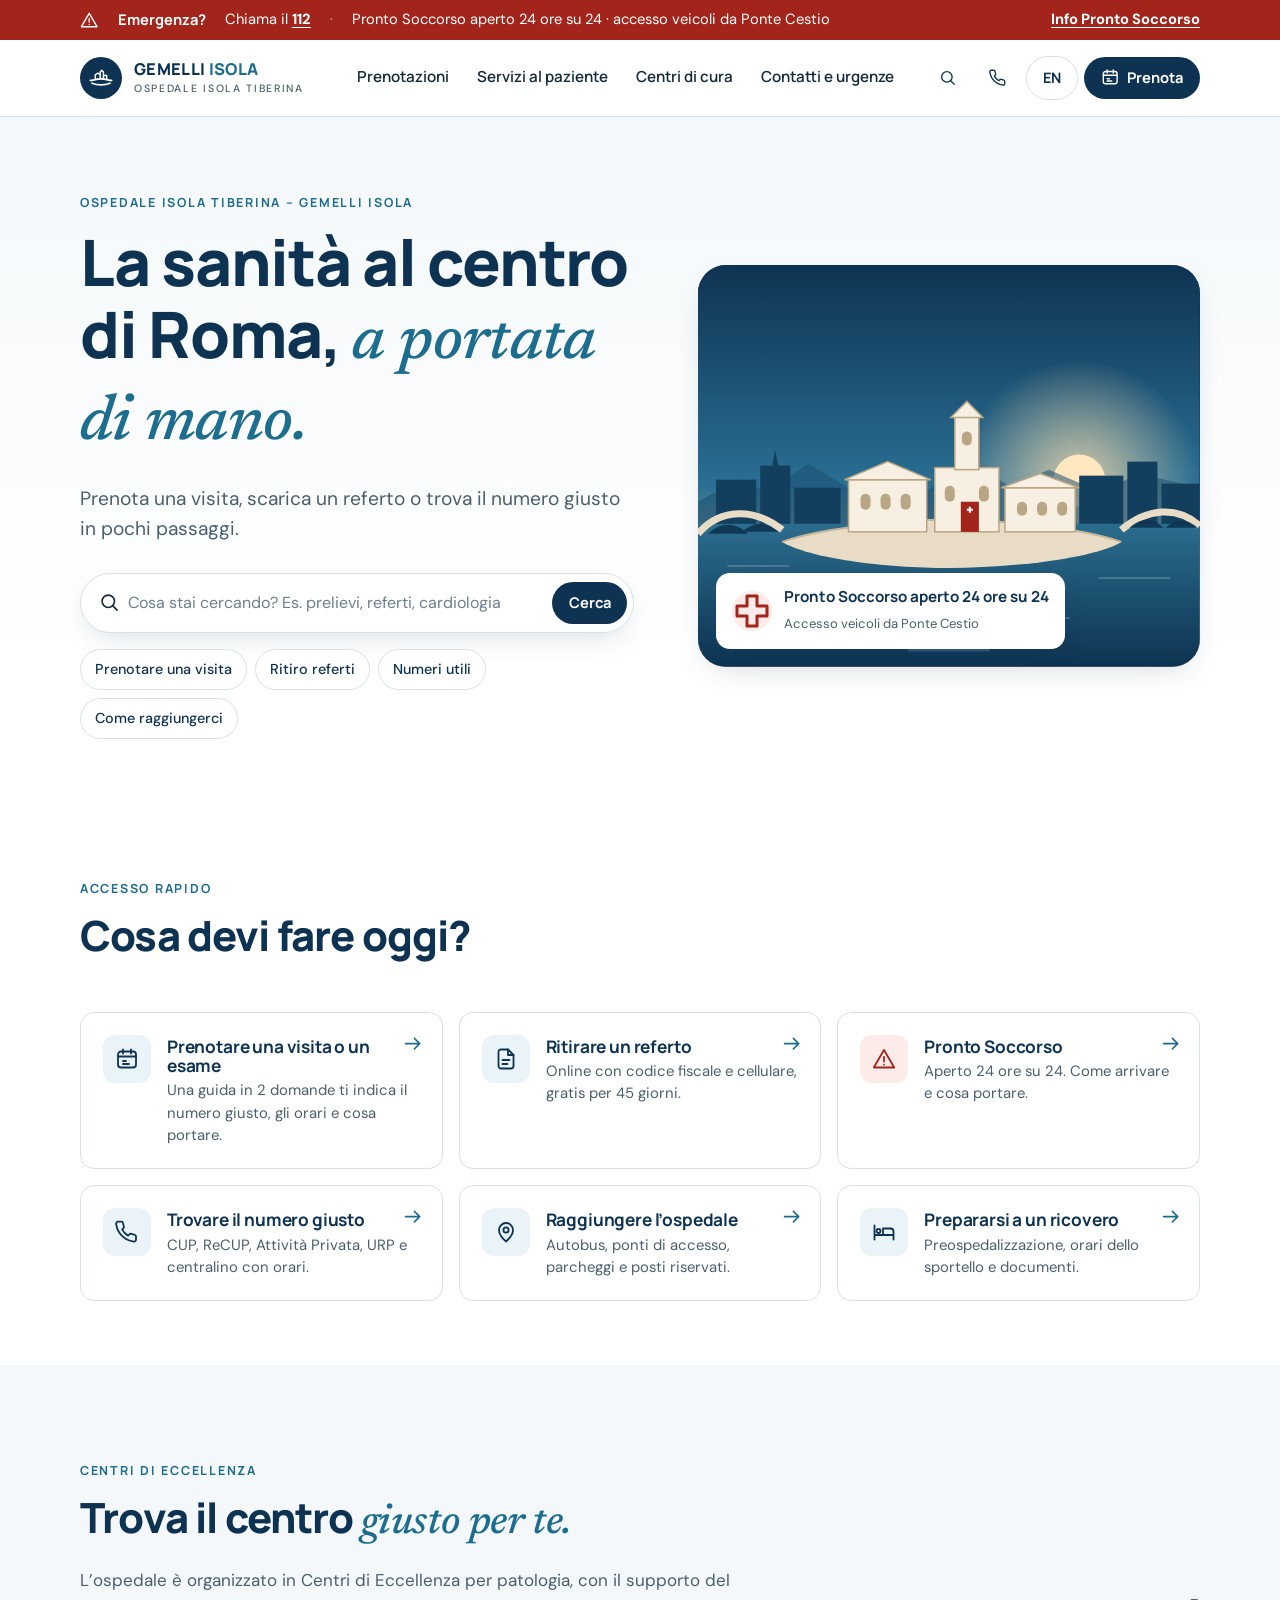
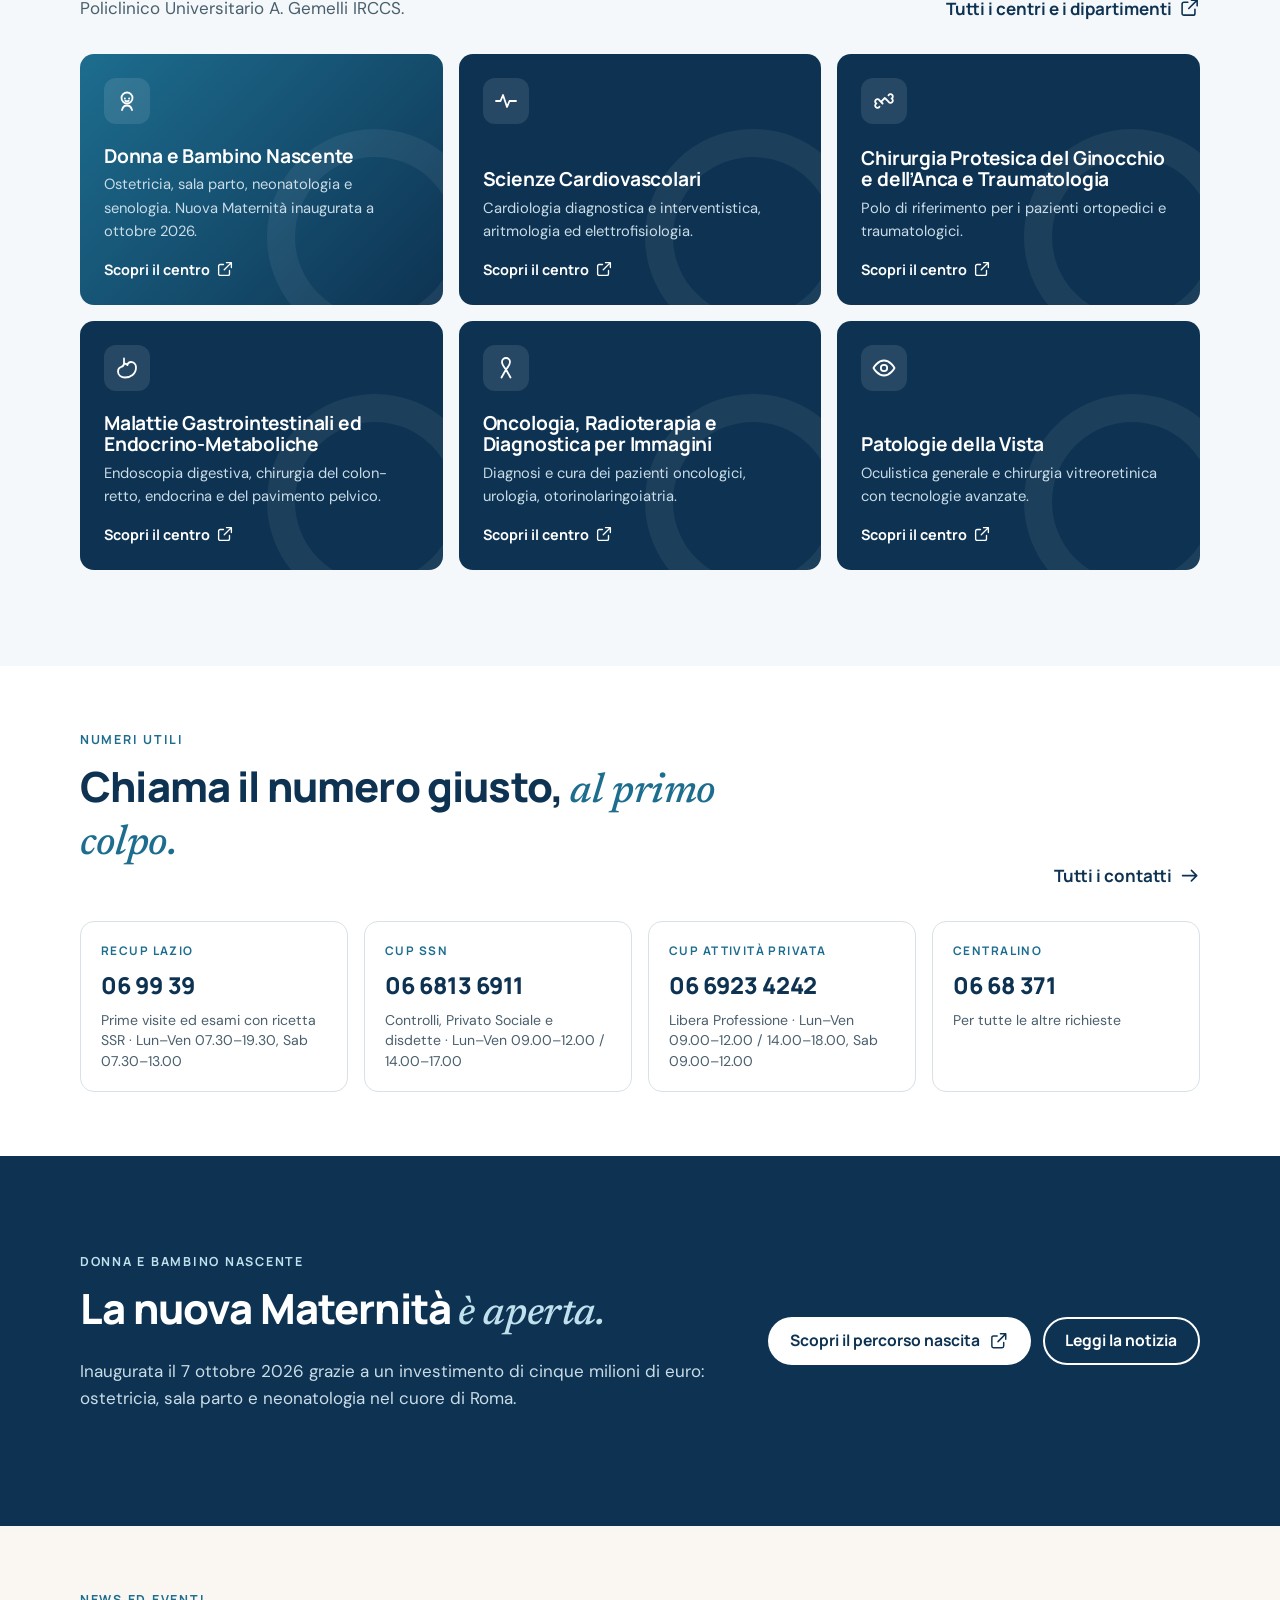
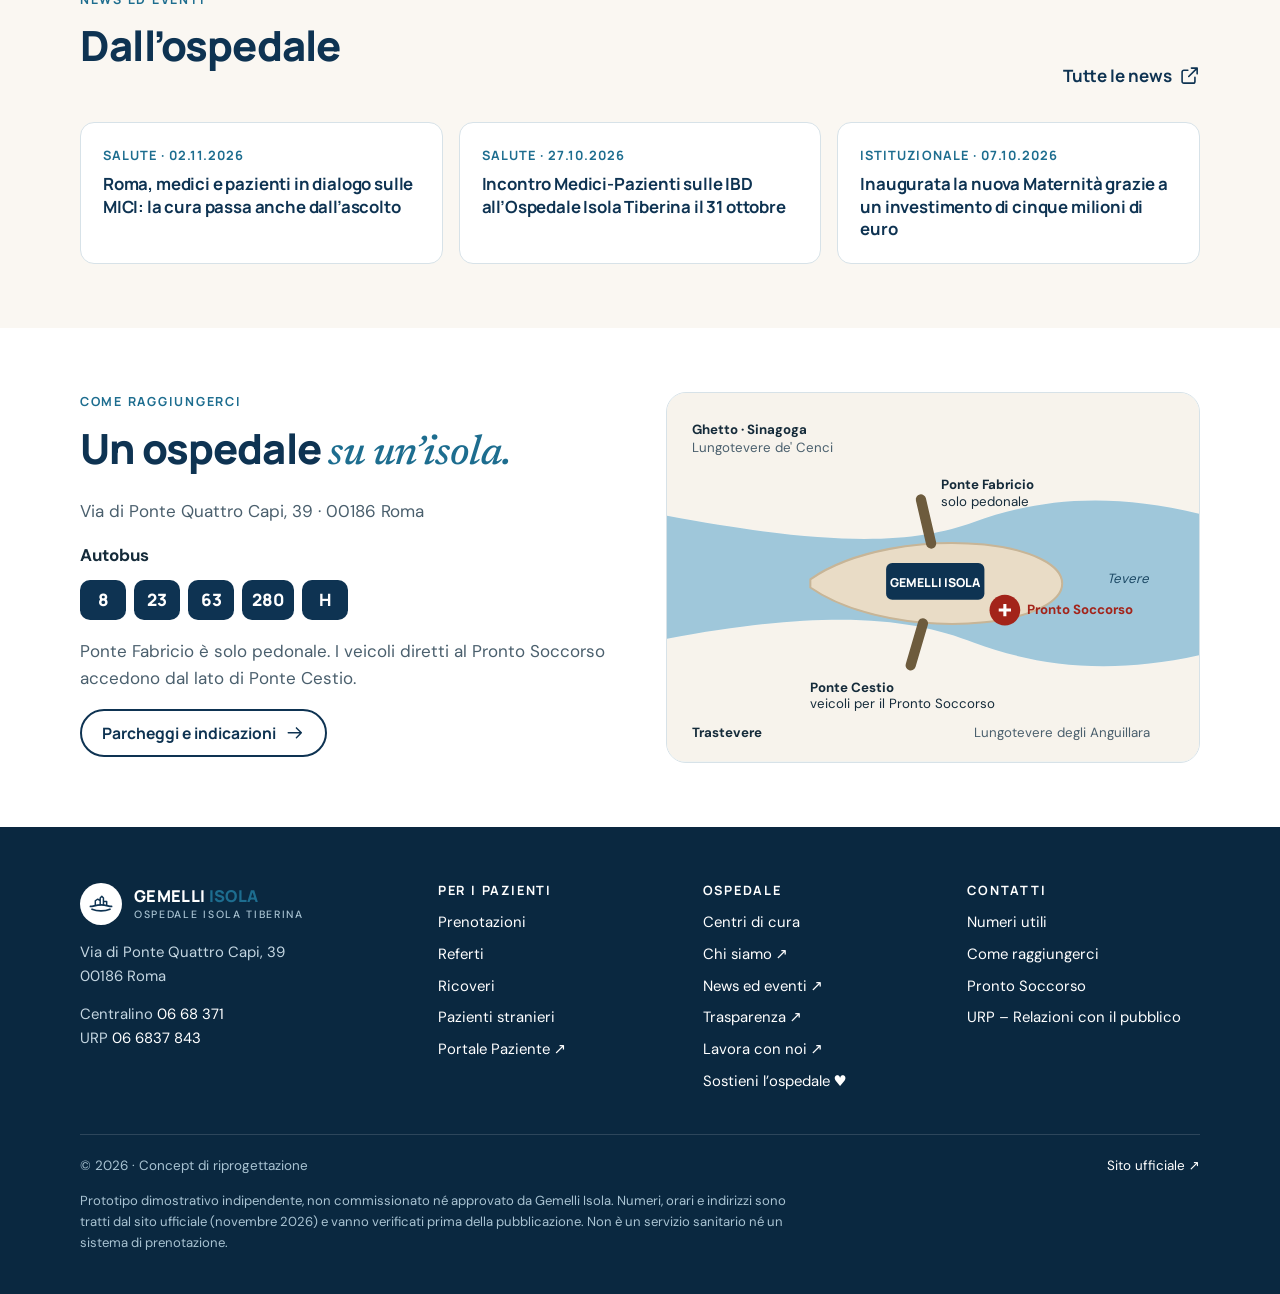
==== commit fc6837ce: "Remove concept notes page; its content now lives in the PDF and video Co-Authored-By: Claude Opus 5." ====
--- a/index.html
+++ b/index.html
@@ -68,7 +68,7 @@
 </header>
 <div class="mobile-nav" id="mobileNav" data-open="false">
  <div class="mn-head"><a class="brand" href="index.html"><span class="brand-mark"><svg class="icon" aria-hidden="true"><use href="#i-island"/></svg></span><span class="brand-text"><b>GEMELLI <span>ISOLA</span></b><small>OSPEDALE ISOLA TIBERINA</small></span></a><button class="icon-btn" type="button" data-close-menu aria-label="Chiudi menu" data-en-aria-label="Close menu"><svg class="icon" aria-hidden="true"><use href="#i-close"/></svg></button></div>
- <ul><li><a href="bookings.html"><span data-en="Bookings">Prenotazioni</span> <svg class="icon" aria-hidden="true"><use href="#i-arrow"/></svg></a></li><li><a href="patient-services.html"><span data-en="Patient services">Servizi al paziente</span> <svg class="icon" aria-hidden="true"><use href="#i-arrow"/></svg></a></li><li><a href="index.html#centri"><span data-en="Care centres">Centri di cura</span> <svg class="icon" aria-hidden="true"><use href="#i-arrow"/></svg></a></li><li><a href="contacts.html"><span data-en="Contacts &amp; emergencies">Contatti e urgenze</span> <svg class="icon" aria-hidden="true"><use href="#i-arrow"/></svg></a></li><li><a href="concept.html"><span data-en="What this concept changes">Cosa cambia in questo concept</span> <svg class="icon" aria-hidden="true"><use href="#i-arrow"/></svg></a></li></ul>
+ <ul><li><a href="bookings.html"><span data-en="Bookings">Prenotazioni</span> <svg class="icon" aria-hidden="true"><use href="#i-arrow"/></svg></a></li><li><a href="patient-services.html"><span data-en="Patient services">Servizi al paziente</span> <svg class="icon" aria-hidden="true"><use href="#i-arrow"/></svg></a></li><li><a href="index.html#centri"><span data-en="Care centres">Centri di cura</span> <svg class="icon" aria-hidden="true"><use href="#i-arrow"/></svg></a></li><li><a href="contacts.html"><span data-en="Contacts &amp; emergencies">Contatti e urgenze</span> <svg class="icon" aria-hidden="true"><use href="#i-arrow"/></svg></a></li></ul>
  <div class="mn-extra">
   <a class="btn btn-primary btn-block" href="bookings.html"><svg class="icon" aria-hidden="true"><use href="#i-calendar"/></svg><span data-en="Book a visit or test">Prenota una visita o un esame</span></a>
   <a class="btn btn-outline btn-block" href="https://portalepaziente.ospedaleisolatiberina.it/" target="_blank" rel="noopener"><svg class="icon" aria-hidden="true"><use href="#i-user"/></svg><span data-en="Patient Portal">Portale Paziente</span></a>
@@ -280,7 +280,6 @@
      <li><a href="contacts.html#come-arrivare"><span data-en="Getting here">Come raggiungerci</span></a></li>
      <li><a href="contacts.html#pronto-soccorso"><span data-en="Emergency Department">Pronto Soccorso</span></a></li>
      <li><a href="contacts.html#urp"><span data-en="Patient relations office">URP – Relazioni con il pubblico</span></a></li>
-     <li><a href="concept.html"><span data-en="What this concept changes">Cosa cambia in questo concept</span></a></li>
     </ul>
    </div>
   </div>
